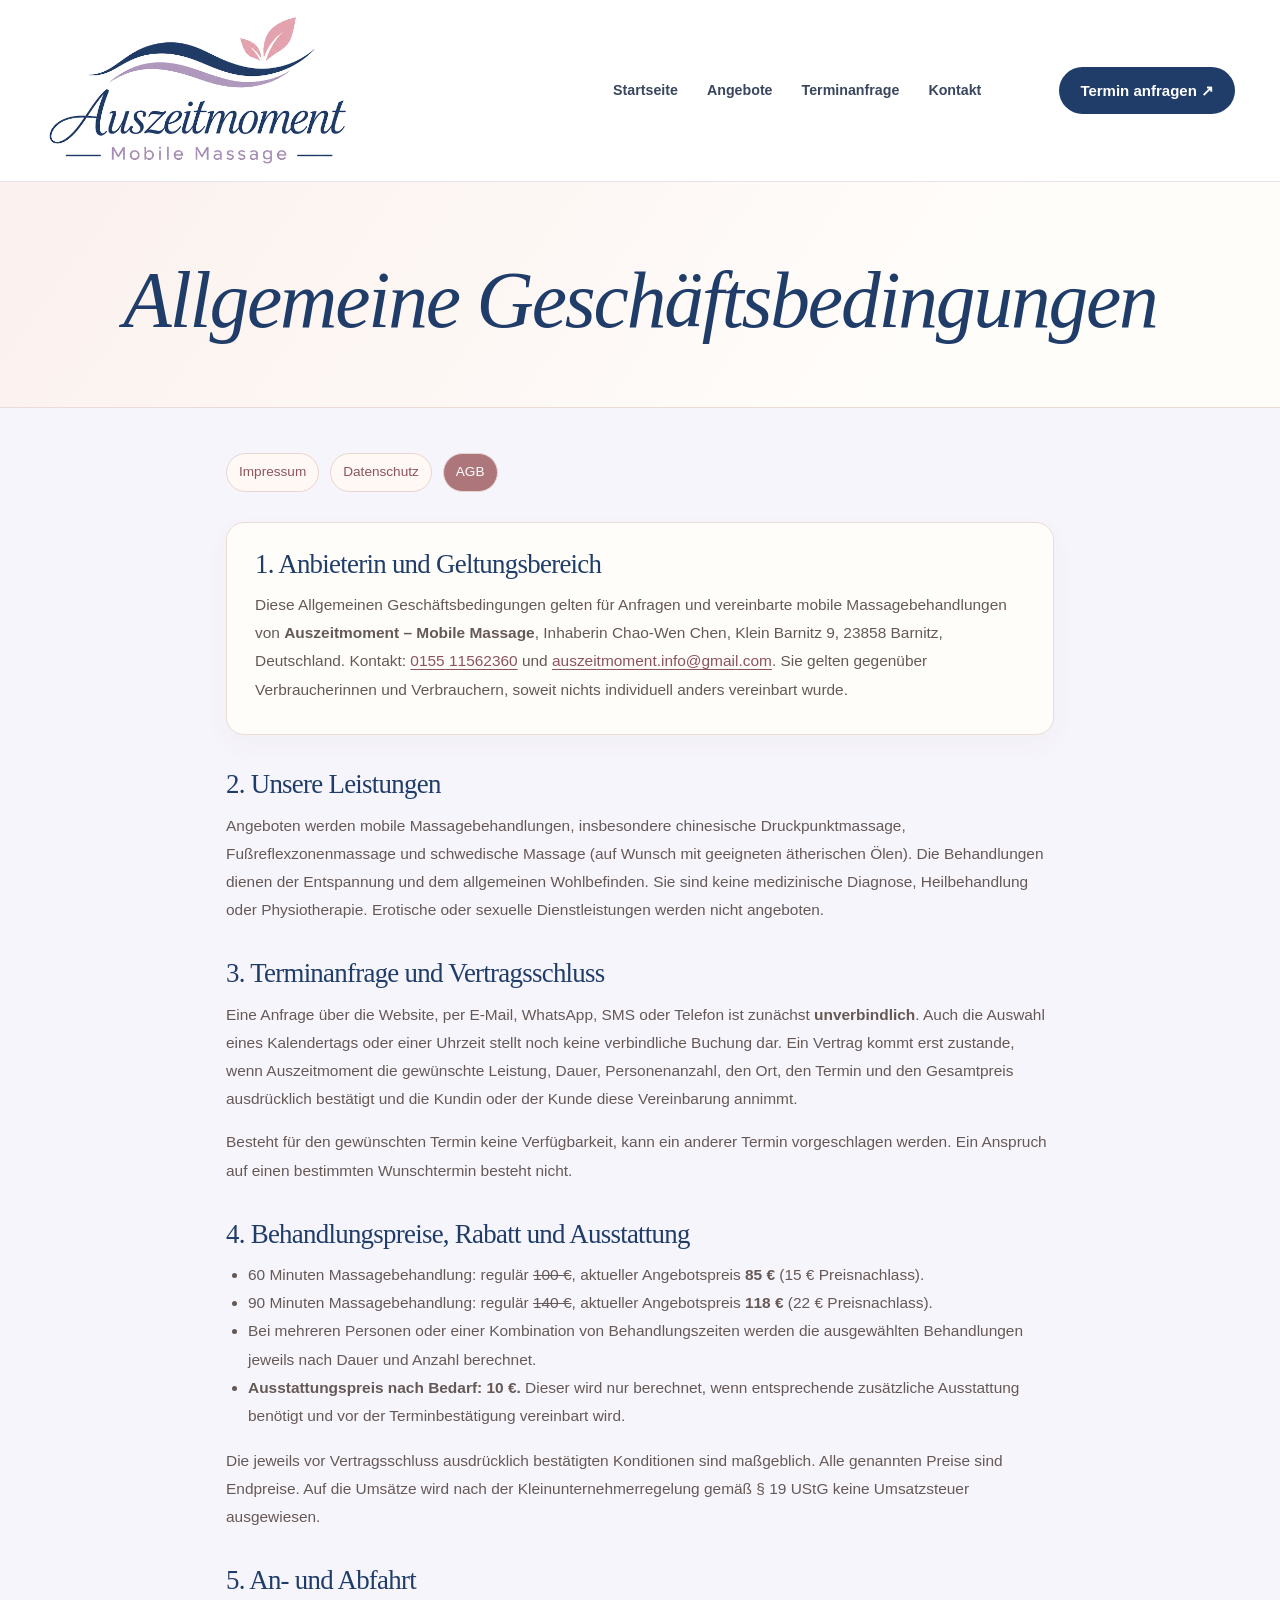
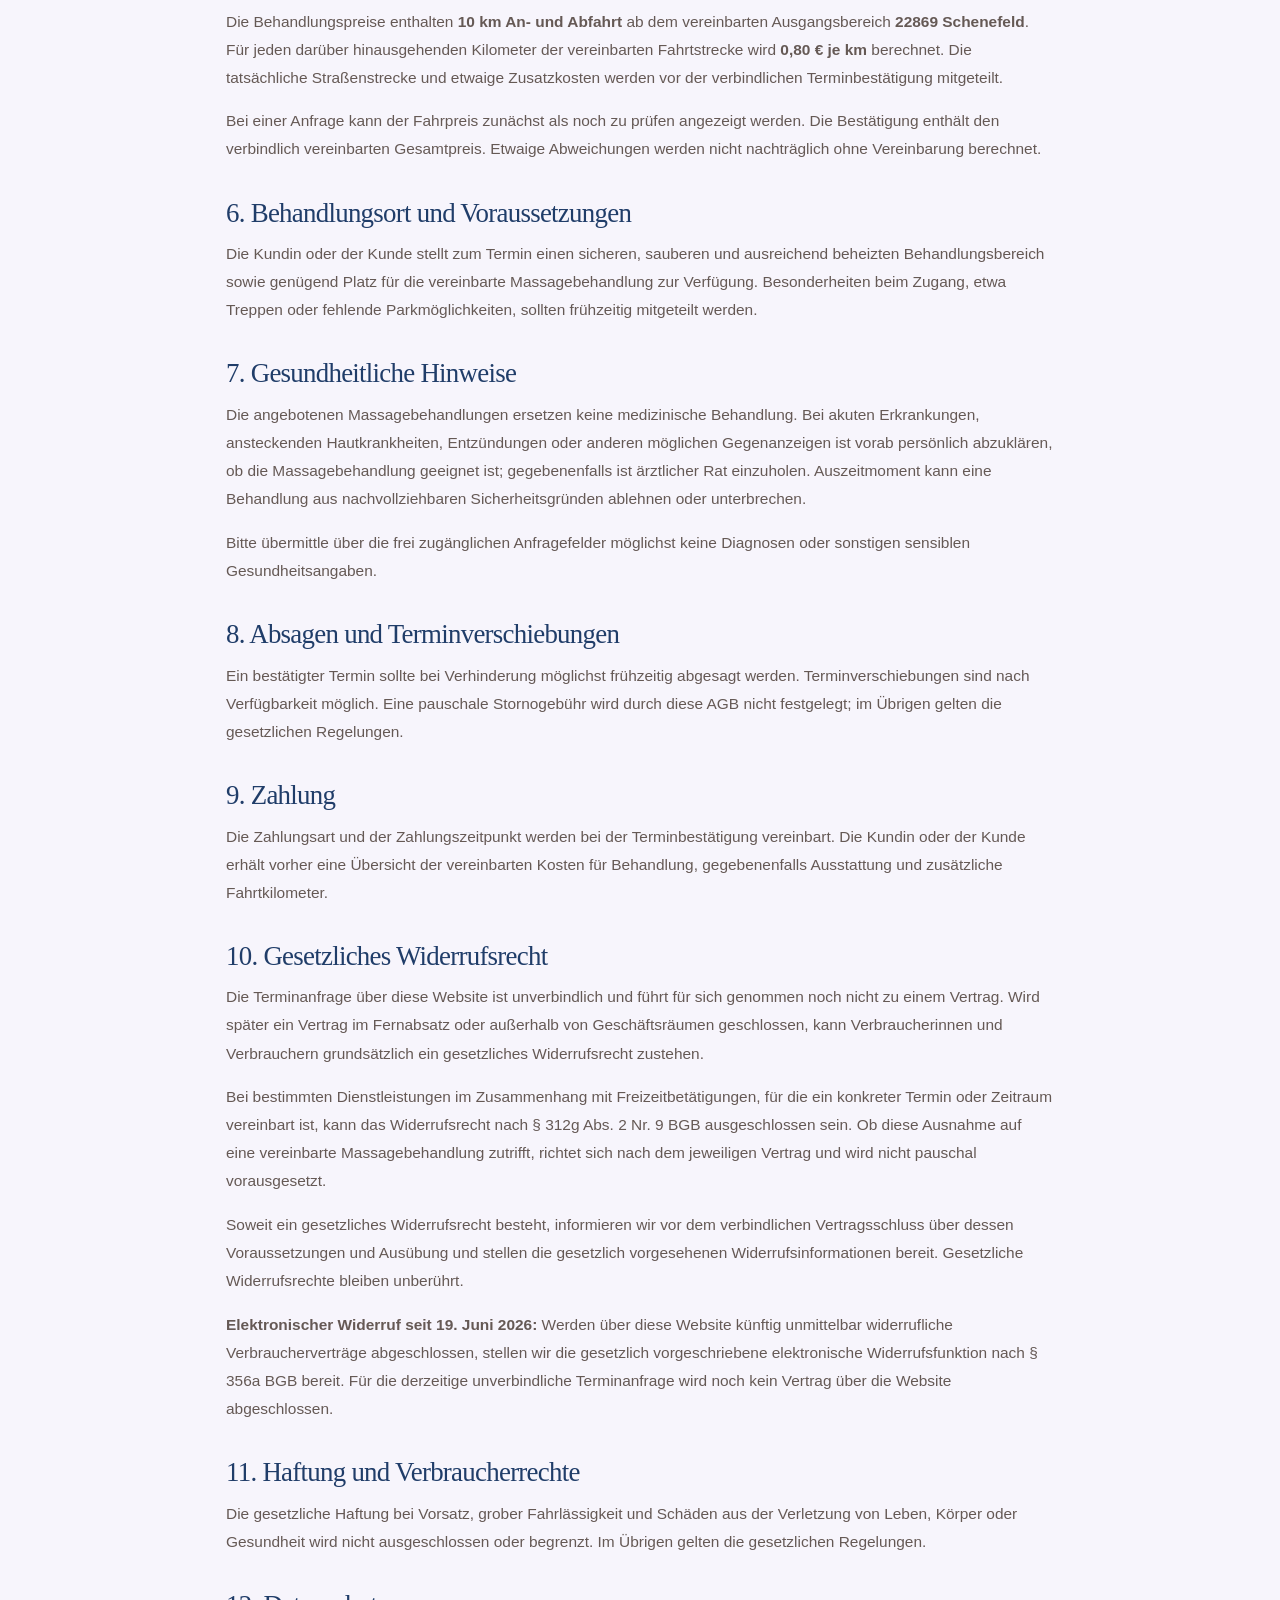
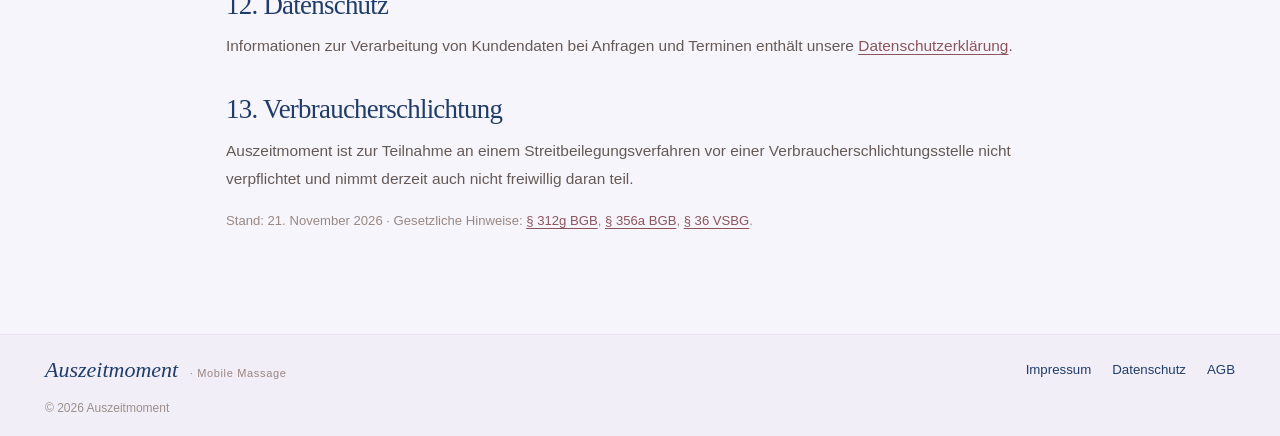
==== agb.html @ b99de502 "Statische Auszeitmoment-Website importieren" ====
<!DOCTYPE html>

<html lang="de"><head><meta charset="utf-8"/><meta content="width=device-width, initial-scale=1" name="viewport"/><meta content="#fffaf7" name="theme-color"/><meta content="AGB und Preise für mobile Massagebehandlungen von Auszeitmoment – aktuelle Konditionen und Terminanfragen." name="description"/><title>Allgemeine Geschäftsbedingungen | Auszeitmoment – Mobile Massage</title><link href="assets/favicon.png" rel="icon" type="image/png"/><link href="styles.css" rel="stylesheet"/><link href="brand.css" rel="stylesheet"/><link href="elegant.css" rel="stylesheet"/><link href="rechtliches.css" rel="stylesheet"/><link href="aufgeraeumt.css" rel="stylesheet"/><link href="farbwelt-blau-lavendel-rosa.css" rel="stylesheet"/>
<link href="logo-2x.css" rel="stylesheet"/></head><body><header class="site-header"><div class="container nav-wrap">
<a aria-label="Auszeitmoment – Startseite" class="brand" href="index.html"><img alt="Auszeitmoment – Mobile Massage" class="brand-logo-image" height="649" src="assets/auszeitmoment-logo.png" width="1228"/></a>
<button aria-controls="site-nav" aria-expanded="false" aria-label="Menü öffnen" class="menu-toggle" type="button">☰</button>
<nav aria-label="Hauptnavigation" class="site-nav" id="site-nav"><a data-nav="start" href="index.html">Startseite</a><a data-nav="massage" href="massagen.html">Angebote</a><a data-nav="termin" href="termin.html">Terminanfrage</a><a data-nav="kontakt" href="kontakt.html">Kontakt</a></nav>
<a class="btn header-btn" href="termin.html">Termin anfragen ↗</a>
</div></header><main><section class="az-legal-hero"><div class="container"><h1>Allgemeine Geschäftsbedingungen</h1></div></section><article class="az-legal-wrap"><div aria-label="Rechtliche Seiten" class="az-topnav"><a href="impressum.html">Impressum</a><a href="datenschutz.html">Datenschutz</a><a aria-current="page" href="agb.html">AGB</a></div>
<section class="az-contact-card"><h2 style="margin-top:0">1. Anbieterin und Geltungsbereich</h2>
<p>Diese Allgemeinen Geschäftsbedingungen gelten für Anfragen und vereinbarte mobile Massagebehandlungen von <strong>Auszeitmoment – Mobile Massage</strong>, Inhaberin Chao-Wen Chen, Klein Barnitz 9, 23858 Barnitz, Deutschland. Kontakt: <a href="tel:+4915511562360">0155 11562360</a> und <a href="mailto:auszeitmoment.info@gmail.com">auszeitmoment.info@gmail.com</a>. Sie gelten gegenüber Verbraucherinnen und Verbrauchern, soweit nichts individuell anders vereinbart wurde.</p></section>
<h2>2. Unsere Leistungen</h2>
<p>Angeboten werden mobile Massagebehandlungen, insbesondere chinesische Druckpunktmassage, Fußreflexzonenmassage und schwedische Massage (auf Wunsch mit geeigneten ätherischen Ölen). Die Behandlungen dienen der Entspannung und dem allgemeinen Wohlbefinden. Sie sind keine medizinische Diagnose, Heilbehandlung oder Physiotherapie. Erotische oder sexuelle Dienstleistungen werden nicht angeboten.</p>
<h2>3. Terminanfrage und Vertragsschluss</h2>
<p>Eine Anfrage über die Website, per E-Mail, WhatsApp, SMS oder Telefon ist zunächst <strong>unverbindlich</strong>. Auch die Auswahl eines Kalendertags oder einer Uhrzeit stellt noch keine verbindliche Buchung dar. Ein Vertrag kommt erst zustande, wenn Auszeitmoment die gewünschte Leistung, Dauer, Personenanzahl, den Ort, den Termin und den Gesamtpreis ausdrücklich bestätigt und die Kundin oder der Kunde diese Vereinbarung annimmt.</p>
<p>Besteht für den gewünschten Termin keine Verfügbarkeit, kann ein anderer Termin vorgeschlagen werden. Ein Anspruch auf einen bestimmten Wunschtermin besteht nicht.</p>
<h2>4. Behandlungspreise, Rabatt und Ausstattung</h2>
<ul><li>60 Minuten Massagebehandlung: regulär <s>100 €</s>, aktueller Angebotspreis <strong>85 €</strong> (15 € Preisnachlass).</li>
<li>90 Minuten Massagebehandlung: regulär <s>140 €</s>, aktueller Angebotspreis <strong>118 €</strong> (22 € Preisnachlass).</li>
<li>Bei mehreren Personen oder einer Kombination von Behandlungszeiten werden die ausgewählten Behandlungen jeweils nach Dauer und Anzahl berechnet.</li>
<li><strong>Ausstattungspreis nach Bedarf: 10 €.</strong> Dieser wird nur berechnet, wenn entsprechende zusätzliche Ausstattung benötigt und vor der Terminbestätigung vereinbart wird.</li></ul>
<p>Die jeweils vor Vertragsschluss ausdrücklich bestätigten Konditionen sind maßgeblich. Alle genannten Preise sind Endpreise. Auf die Umsätze wird nach der Kleinunternehmerregelung gemäß § 19 UStG keine Umsatzsteuer ausgewiesen.</p>
<h2>5. An- und Abfahrt</h2>
<p>Die Behandlungspreise enthalten <strong>10 km An- und Abfahrt</strong> ab dem vereinbarten Ausgangsbereich <strong>22869 Schenefeld</strong>. Für jeden darüber hinausgehenden Kilometer der vereinbarten Fahrtstrecke wird <strong>0,80 € je km</strong> berechnet. Die tatsächliche Straßenstrecke und etwaige Zusatzkosten werden vor der verbindlichen Terminbestätigung mitgeteilt.</p>
<p>Bei einer Anfrage kann der Fahrpreis zunächst als noch zu prüfen angezeigt werden. Die Bestätigung enthält den verbindlich vereinbarten Gesamtpreis. Etwaige Abweichungen werden nicht nachträglich ohne Vereinbarung berechnet.</p>
<h2>6. Behandlungsort und Voraussetzungen</h2>
<p>Die Kundin oder der Kunde stellt zum Termin einen sicheren, sauberen und ausreichend beheizten Behandlungsbereich sowie genügend Platz für die vereinbarte Massagebehandlung zur Verfügung. Besonderheiten beim Zugang, etwa Treppen oder fehlende Parkmöglichkeiten, sollten frühzeitig mitgeteilt werden.</p>
<h2>7. Gesundheitliche Hinweise</h2>
<p>Die angebotenen Massagebehandlungen ersetzen keine medizinische Behandlung. Bei akuten Erkrankungen, ansteckenden Hautkrankheiten, Entzündungen oder anderen möglichen Gegenanzeigen ist vorab persönlich abzuklären, ob die Massagebehandlung geeignet ist; gegebenenfalls ist ärztlicher Rat einzuholen. Auszeitmoment kann eine Behandlung aus nachvollziehbaren Sicherheitsgründen ablehnen oder unterbrechen.</p>
<p>Bitte übermittle über die frei zugänglichen Anfragefelder möglichst keine Diagnosen oder sonstigen sensiblen Gesundheitsangaben.</p>
<h2>8. Absagen und Terminverschiebungen</h2>
<p>Ein bestätigter Termin sollte bei Verhinderung möglichst frühzeitig abgesagt werden. Terminverschiebungen sind nach Verfügbarkeit möglich. Eine pauschale Stornogebühr wird durch diese AGB nicht festgelegt; im Übrigen gelten die gesetzlichen Regelungen.</p>
<h2>9. Zahlung</h2>
<p>Die Zahlungsart und der Zahlungszeitpunkt werden bei der Terminbestätigung vereinbart. Die Kundin oder der Kunde erhält vorher eine Übersicht der vereinbarten Kosten für Behandlung, gegebenenfalls Ausstattung und zusätzliche Fahrtkilometer.</p>
<h2>10. Gesetzliches Widerrufsrecht</h2>
<p>Die Terminanfrage über diese Website ist unverbindlich und führt für sich genommen noch nicht zu einem Vertrag. Wird später ein Vertrag im Fernabsatz oder außerhalb von Geschäftsräumen geschlossen, kann Verbraucherinnen und Verbrauchern grundsätzlich ein gesetzliches Widerrufsrecht zustehen.</p>
<p>Bei bestimmten Dienstleistungen im Zusammenhang mit Freizeitbetätigungen, für die ein konkreter Termin oder Zeitraum vereinbart ist, kann das Widerrufsrecht nach § 312g Abs. 2 Nr. 9 BGB ausgeschlossen sein. Ob diese Ausnahme auf eine vereinbarte Massagebehandlung zutrifft, richtet sich nach dem jeweiligen Vertrag und wird nicht pauschal vorausgesetzt.</p>
<p>Soweit ein gesetzliches Widerrufsrecht besteht, informieren wir vor dem verbindlichen Vertragsschluss über dessen Voraussetzungen und Ausübung und stellen die gesetzlich vorgesehenen Widerrufsinformationen bereit. Gesetzliche Widerrufsrechte bleiben unberührt.</p>
<p><strong>Elektronischer Widerruf seit 19. Juni 2026:</strong> Werden über diese Website künftig unmittelbar widerrufliche Verbraucherverträge abgeschlossen, stellen wir die gesetzlich vorgeschriebene elektronische Widerrufsfunktion nach § 356a BGB bereit. Für die derzeitige unverbindliche Terminanfrage wird noch kein Vertrag über die Website abgeschlossen.</p>
<h2>11. Haftung und Verbraucherrechte</h2>
<p>Die gesetzliche Haftung bei Vorsatz, grober Fahrlässigkeit und Schäden aus der Verletzung von Leben, Körper oder Gesundheit wird nicht ausgeschlossen oder begrenzt. Im Übrigen gelten die gesetzlichen Regelungen.</p>
<h2>12. Datenschutz</h2>
<p>Informationen zur Verarbeitung von Kundendaten bei Anfragen und Terminen enthält unsere <a href="datenschutz.html">Datenschutzerklärung</a>.</p>
<h2>13. Verbraucherschlichtung</h2>
<p>Auszeitmoment ist zur Teilnahme an einem Streitbeilegungsverfahren vor einer Verbraucherschlichtungsstelle nicht verpflichtet und nimmt derzeit auch nicht freiwillig daran teil.</p>
<p class="az-footnote">Stand: 21. November 2026 · Gesetzliche Hinweise: <a href="https://www.gesetze-im-internet.de/bgb/__312g.html" rel="noopener noreferrer" target="_blank">§ 312g BGB</a>, <a href="https://www.gesetze-im-internet.de/bgb/__356a.html" rel="noopener noreferrer" target="_blank">§ 356a BGB</a>, <a href="https://www.gesetze-im-internet.de/vsbg/__36.html" rel="noopener noreferrer" target="_blank">§ 36 VSBG</a>.</p>
</article></main><footer class="footer az-tidy-footer"><div class="container"><div class="az-footer-bar"><div class="az-footer-identity">Auszeitmoment <span>· Mobile Massage</span></div><nav aria-label="Rechtliches" class="az-footer-links"><a href="impressum.html">Impressum</a><a href="datenschutz.html">Datenschutz</a><a href="agb.html">AGB</a></nav></div><div class="az-footer-bottom"><p class="az-footer-copy">© <span class="js-year">2026</span> Auszeitmoment</p></div></div></footer><script defer="" src="script.js"></script></body></html>
---- styles.css ----
500;600;700&family=Manrope:wght@400;500;600;700;800&family=Playfair+Display:wght@400;500;600;700&display=swap');
:root{--cream:#fcfaf6;--paper:#fffdfb;--sand:#f3eee7;--olive:#274b3b;--dark:#22352e;--text:#484f49;--gold:#ae7d39;--gold2:#c19a5a;--border:#e9e1d7;--shadow:0 18px 50px rgba(54,48,35,.075)}
*{box-sizing:border-box}html{scroll-behavior:smooth;scroll-padding-top:96px}body{margin:0;background:var(--cream);color:var(--text);font-family:'DM Sans',Arial,sans-serif;line-height:1.66;font-size:16px}button,input,select,textarea{font:inherit}img{display:block;max-width:100%}a{color:inherit;text-decoration:none}p{margin:0 0 1em}h1,h2,h3{font-family:'Playfair Display',Georgia,serif;color:var(--dark);font-weight:500;line-height:1.15}h1{font-size:clamp(3.2rem,5vw,6rem);letter-spacing:-.034em;margin:12px 0 23px}h2{font-size:clamp(2.15rem,3.3vw,3.35rem);letter-spacing:-.025em;margin:8px 0 20px}h3{font-size:1.5rem;margin:10px 0}.container{width:min(1180px,calc(100% - 52px));margin-inline:auto}.eyebrow{text-transform:uppercase;letter-spacing:.14em;font-size:.78rem;font-weight:800;color:var(--gold);display:inline-block}.muted{color:#767d75}.btn{border:0;display:inline-flex;gap:.55rem;align-items:center;justify-content:center;background:var(--gold);color:white;padding:14px 25px;border-radius:50px;font-weight:700;min-height:48px;cursor:pointer;box-shadow:0 8px 20px rgba(174,125,57,.15);transition:background .2s,transform .2s}.btn:hover{background:#96672e;transform:translateY(-2px)}.btn-outline{background:transparent;color:var(--olive);border:1px solid #b7c2b7;box-shadow:none}.btn-outline:hover{background:#f1f5ee}.btn-light{background:white;color:var(--olive)}:focus-visible{outline:3px solid #bc954d;outline-offset:4px}
.site-header{height:82px;background:rgba(255,253,249,.96);position:sticky;top:0;z-index:30;border-bottom:1px solid rgba(125,105,67,.09);backdrop-filter:blur(14px)}.nav-wrap{height:100%;display:flex;align-items:center;justify-content:space-between;gap:18px}.brand{display:flex;align-items:center;gap:10px;flex-shrink:0}.brand-mark{font-size:35px;color:var(--gold);display:flex;width:48px;height:46px;align-items:center;justify-content:center}.brand-mark svg{width:44px;height:44px;stroke:currentColor;fill:none;stroke-width:1.4}.brand-text strong{display:block;font-family:'Playfair Display',Georgia,serif;color:var(--dark);font-size:1.4rem;font-weight:500;line-height:1.15}.brand-text small{display:block;font-size:.58rem;letter-spacing:.18em;font-weight:700;color:#9b805c;margin-top:4px}.site-nav{display:flex;gap:24px;align-items:center;font-size:.92rem;font-weight:700;color:#59615a}.site-nav a:hover,.site-nav a[aria-current=page]{color:var(--gold)}.header-btn{min-height:42px;padding:10px 22px;white-space:nowrap}.menu-toggle{display:none;background:none;border:0;padding:6px;color:var(--olive);font-size:26px;cursor:pointer}
.hero{min-height:600px;position:relative;display:flex;align-items:center;background:linear-gradient(90deg,#fbf8f1 0%,#fbf8f1 37%,#eee6d7 100%);overflow:hidden}.hero-photo{position:absolute;right:0;top:0;width:58%;height:100%;background-image:url('assets/massage-hero.webp');background-position:center;background-size:cover;filter:saturate(.93)}.hero-photo:before{content:'';position:absolute;inset:0;background:linear-gradient(90deg,#fbf8f1 0%,rgba(251,248,241,.9) 8%,rgba(251,248,241,.11) 38%,transparent 75%)}.hero .container{position:relative;z-index:1}.hero-copy{max-width:650px;padding:82px 0 92px}.hero h1{max-width:600px;color:#244737}.hero h1 em{font-style:normal;color:var(--gold)}.hero-desc{max-width:470px;font-size:1.12rem;color:#555951}.hero-actions{display:flex;gap:14px;align-items:center;margin:26px 0 42px}.trust-row{display:flex;gap:25px;flex-wrap:wrap;font-size:.86rem;font-weight:700;color:#59665c}.trust-row span{display:flex;align-items:center;gap:7px}.trust-row i{font-size:1.25rem;font-style:normal;color:var(--gold)}
.section{padding:96px 0}.section-heading{text-align:center;max-width:785px;margin:0 auto 45px}.section-heading p{font-size:1.05rem;color:#687369}.places{display:grid;grid-template-columns:repeat(3,1fr);gap:24px}.place-card{border-radius:18px;overflow:hidden;background:var(--paper);box-shadow:var(--shadow);border:1px solid #eae5db;transition:transform .25s,box-shadow .25s}.place-card:hover{transform:translateY(-4px);box-shadow:0 22px 48px rgba(42,44,29,.13)}.place-card img{height:275px;width:100%;object-fit:cover}.place-content{padding:25px 25px 29px}.place-content .micro{font-size:.76rem;font-weight:800;letter-spacing:.11em;text-transform:uppercase;color:var(--gold)}.place-content h3{font-size:1.48rem;margin:10px 0}.place-content p{font-size:.94rem;line-height:1.72;color:#70746e;margin:0}.photo-note{font-size:.79rem;text-align:center;color:#8a8b84;margin-top:20px}
.intro-split{display:grid;grid-template-columns:1.05fr 1fr;align-items:center;gap:72px}.intro-image{border-radius:19px;overflow:hidden;min-height:430px;position:relative}.intro-image img{width:100%;height:430px;object-fit:cover}.intro-image:after{content:'ZU HAUSE ANKOMMEN';position:absolute;bottom:19px;right:20px;color:#fff;font-weight:700;letter-spacing:.18em;font-size:.7rem;background:rgba(40,54,41,.52);padding:10px 14px;border-radius:8px}.intro-copy{max-width:540px}.check-list{list-style:none;margin:26px 0 0;padding:0;display:grid;gap:14px}.check-list li{display:flex;align-items:start;gap:12px}.check-list li span{width:25px;height:25px;border:1.5px solid var(--gold);border-radius:50%;color:var(--gold);display:grid;place-items:center;flex-shrink:0;font-weight:700;font-size:.85rem}.steps-section{background:#f4f0e9}.steps{display:grid;grid-template-columns:repeat(3,1fr);gap:28px}.step{padding:31px 28px;background:white;border-radius:18px;border:1px solid #e8e3d9}.step-number{font-family:'Playfair Display',serif;color:var(--gold);font-size:2rem}.step h3{font-size:1.35rem}.step p{font-size:.95rem;color:#69726a;margin:0}.about{display:grid;grid-template-columns:1fr 1fr;gap:70px;align-items:center}.about-panel{background:linear-gradient(145deg,#e6ebe1,#f5f0e6);padding:55px;border-radius:24px;min-height:350px;display:flex;justify-content:center;flex-direction:column}.about-panel blockquote{font:500 clamp(1.6rem,2.5vw,2.6rem)/1.4 'Playfair Display',serif;margin:10px 0 20px;color:var(--olive)}.about-panel .tiny{font-size:.78rem;letter-spacing:.11em;color:var(--gold);font-weight:800;text-transform:uppercase}.faq{max-width:850px;margin:auto}.faq details{border-bottom:1px solid #e1dfd8;padding:22px 0}.faq summary{cursor:pointer;list-style:none;display:flex;justify-content:space-between;gap:20px;font-weight:700;color:var(--dark)}.faq summary::-webkit-details-marker{display:none}.faq summary:after{content:'+';color:var(--gold);font-size:1.5rem;font-weight:400;line-height:1}.faq details[open] summary:after{content:'–'}.faq details p{margin:16px 0 0;color:#677069}
.cta-band{background:linear-gradient(105deg,#355b43,#25452f);padding:53px 0;color:#fff}.cta-band .container{display:flex;align-items:center;justify-content:space-between;gap:25px}.cta-band h2{color:white;margin:0 0 8px;font-size:clamp(2rem,2.8vw,3rem)}.cta-band p{margin:0;max-width:700px;color:#ecf1e8}.booking{padding:95px 0}.booking-grid{display:grid;grid-template-columns:.8fr 1.2fr;gap:70px}.booking-copy h2{margin-top:9px}.info-line{display:flex;align-items:center;gap:11px;margin:16px 0;color:#687168}.info-line .dot{width:8px;height:8px;border-radius:50%;background:var(--gold)}.booking-form{padding:35px;background:white;border:1px solid #eae3da;box-shadow:var(--shadow);border-radius:22px;display:grid;gap:15px}.fields{display:grid;grid-template-columns:1fr 1fr;gap:15px}.booking-form label{font-weight:700;font-size:.85rem;color:#3f5348;display:grid;gap:8px}.booking-form input,.booking-form textarea,.booking-form select{border:1px solid #ddd9d0;border-radius:10px;padding:12px;background:#fdfcf9;width:100%;color:#24382e}.booking-form textarea{resize:vertical;min-height:115px}.form-footer{display:flex;flex-wrap:wrap;align-items:center;gap:15px}.fineprint{font-size:.82rem;color:#82887e;margin:0}.form-status{font-size:.87rem;color:var(--olive);font-weight:700;min-height:16px}.footer{background:#f2eee7;padding:40px 0 24px;border-top:1px solid #e7e1d7}.footer-top{display:flex;align-items:center;justify-content:space-between;gap:22px}.footer-nav{display:flex;flex-wrap:wrap;gap:18px;font-size:.89rem}.footer-nav a:hover{color:var(--gold)}.footer-bottom{border-top:1px solid #ddd7cd;margin-top:30px;padding-top:20px;display:flex;gap:20px;justify-content:space-between;font-size:.78rem;color:#818177}.subhero{background:#f3eee5;padding:70px 0;text-align:center}.subhero h1{font-size:clamp(2.8rem,4.5vw,4.9rem)}.offer-grid{display:grid;grid-template-columns:repeat(3,1fr);gap:22px}.offer{padding:36px;background:#fff;border:1px solid var(--border);border-radius:15px}.offer h3{margin-top:0}.offer p{font-size:.96rem}.notice{padding:20px 25px;border-left:4px solid var(--gold);background:#fbf3e6;border-radius:5px;color:#665b40}.legal{max-width:770px;padding:70px 0}.legal p{margin-bottom:20px}
@media(max-width:1040px){.site-nav{gap:12px}.site-nav a{font-size:.83rem}.header-btn{font-size:.8rem;padding:10px 14px}.places{gap:15px}.place-card img{height:215px}.intro-split,.about{gap:34px}}@media(max-width:760px){.container{width:min(100% - 34px,520px)}.site-header{height:72px}.brand-text strong{font-size:1.19rem}.brand-mark{width:39px}.brand-mark svg{width:37px}.brand-text small{font-size:.52rem}.menu-toggle{display:block;margin-left:auto}.header-btn{display:none}.site-nav{display:none;position:absolute;top:71px;left:0;right:0;background:#fffdf9;box-shadow:0 15px 35px rgba(0,0,0,.12);padding:22px;flex-direction:column;align-items:flex-start;gap:20px}.site-nav.open{display:flex}.site-nav a{font-size:1rem}.hero{min-height:auto;display:block;background:#fbf8f1}.hero-photo{width:100%;height:340px;position:relative;background-position:center 43%}.hero-photo:before{background:linear-gradient(0deg,#fbf8f1 0%,transparent 34%)}.hero .container{position:relative}.hero-copy{padding:0 0 46px}.hero h1{font-size:clamp(3.1rem,11vw,4.8rem);margin-top:10px}.hero-desc{font-size:1rem}.hero-actions{margin:20px 0 30px;flex-wrap:wrap}.trust-row{gap:9px 20px;font-size:.8rem}.section{padding:66px 0}.section-heading{margin-bottom:28px}.places,.steps,.offer-grid{grid-template-columns:1fr}.place-card img{height:auto;aspect-ratio:1.55;object-fit:cover}.place-content{padding:22px}.intro-split,.about,.booking-grid{grid-template-columns:1fr;gap:28px}.intro-image,.intro-image img{height:290px;min-height:290px}.intro-split .intro-copy{order:0}.steps{gap:15px}.about-panel{min-height:200px;padding:30px}.cta-band .container{flex-direction:column;align-items:flex-start}.booking{padding:64px 0}.booking-form{padding:22px}.footer-top,.footer-bottom{align-items:flex-start;flex-direction:column;gap:18px}.footer-nav{row-gap:10px}.subhero{padding:47px 0}}@media(max-width:440px){.fields{grid-template-columns:1fr}.hero-photo{height:268px}.trust-row{flex-direction:column;gap:6px}.btn{width:100%}.hero-actions{display:block}.hero-actions .btn-outline{margin-top:9px}.brand-text strong{font-size:1rem}.brand-text small{letter-spacing:.11em}}
@media(prefers-reduced-motion:reduce){*,*:before,*:after{scroll-behavior:auto!important;transition:none!important}}
/* Neue, eigenständige Kontakt- und Terminseiten */
.subhero-light{background:linear-gradient(110deg,#fcfaf5,#f0eadd);border-bottom:1px solid var(--border)}
.subhero-light p{max-width:680px;margin:0 auto;color:#657168;font-size:1.08rem}
.contact-grid{display:grid;grid-template-columns:0.9fr 1.1fr;gap:75px;align-items:start}
.contact-intro{padding-top:26px;max-width:520px}
.contact-hint{display:flex;align-items:start;gap:17px;margin-top:32px;padding:24px;background:#f0eee6;border-radius:16px}
.contact-hint-icon{font-size:26px;color:var(--gold)}
.contact-hint p{font-size:.91rem;margin:6px 0 12px}
.contact-hint strong{color:var(--dark)}
.text-arrow{color:var(--gold);font-weight:700;text-decoration:underline;text-underline-offset:4px}
@media(max-width:760px){.contact-grid{grid-template-columns:1fr;gap:30px}.contact-intro{padding-top:0}}

.site-nav .nav-booking{display:none}@media(max-width:760px){.site-nav .nav-booking{display:block;color:var(--gold)}}

/* Portrait im Über-mich-Bereich */
.about-photo{margin:0;max-width:490px;justify-self:center;width:100%;border-radius:22px;overflow:hidden;box-shadow:0 16px 42px rgba(40,42,35,.09);background:#e6d2be}
.about-photo img{width:100%;height:auto;aspect-ratio:4/5;object-fit:cover;object-position:center top;display:block}
.about-copy .about-note{margin-top:17px;color:#64695e}
@media(max-width:760px){.about-photo{max-width:390px}.about-photo img{aspect-ratio:4/5}}

/* Zusätzliche Massage-Orte: Firmen und Events */

/* Weitere Wunschorte ohne zusätzliche Bildkarten */
.wunschort-extra{margin:28px auto 0;text-align:center;max-width:810px;color:#525f54;font-size:1rem;line-height:1.75;padding:16px 18px;border-top:1px solid #e6ded3;border-bottom:1px solid #e6ded3}
.wunschort-extra strong{color:#244737;font-weight:700}


/* Massagen-Seite · ruhige redaktionelle Darstellung */
.massages-intro{text-align:center;max-width:720px;margin:0 auto 47px}
.massages-intro h2{margin:9px 0 12px;font-size:clamp(2rem,3.2vw,3.1rem)}
.massages-intro p{color:#6e766d;font-size:1.02rem;margin:0 auto;max-width:680px}
.massage-offers{display:grid;gap:22px}
.massage-offer{display:grid;grid-template-columns:230px minmax(0,1fr);background:#fffefd;border:1px solid #eae2d7;border-radius:19px;overflow:hidden;box-shadow:0 14px 42px rgba(59,55,44,.048)}
.massage-offer-visual{min-height:250px;display:grid;place-items:center;background:linear-gradient(145deg,#edf0e7 0%,#f8f3e9 100%)}
.massage-offer-visual svg{width:112px;height:112px;stroke:#ae874e;stroke-linecap:round;stroke-linejoin:round;stroke-width:1.6}
.foot-visual{background:linear-gradient(145deg,#f3efe5 0%,#f9f5ec 100%)}
.oil-visual{background:linear-gradient(145deg,#ecece2 0%,#f5efe3 100%)}
.massage-offer-copy{padding:29px 38px 27px;display:flex;flex-direction:column;align-items:start}
.massage-offer-number{font-size:.69rem;font-weight:800;color:#ae7d39;letter-spacing:.16em}
.massage-offer-copy h3{font-size:clamp(1.64rem,2.25vw,2.08rem);margin:6px 0 2px;color:#294b3a}
.massage-subtitle{font-size:.88rem;font-weight:700;color:#977347;margin-bottom:14px}
.massage-offer-copy p{font-size:.94rem;color:#59655d;line-height:1.72;margin:0 0 10px}
.massage-offer-copy .massage-offer-detail{font-size:.85rem;color:#7a8076;font-style:italic;margin:4px 0 0}
.massage-appointment{margin-top:32px;padding:33px 39px;display:flex;gap:24px;align-items:center;justify-content:space-between;background:#f2eee6;border-radius:19px}
.massage-appointment h2{font-size:clamp(1.65rem,2.4vw,2.2rem);margin:8px 0}
.massage-appointment p{font-size:.93rem;color:#6c766c;margin:0}
.massage-appointment .btn{white-space:nowrap}
.massage-small-print{font-size:.76rem;line-height:1.65;letter-spacing:.005em;color:#85877f;text-align:center;max-width:910px;margin:31px auto 0}
@media(max-width:760px){.massage-offer{grid-template-columns:1fr}.massage-offer-visual{min-height:130px}.massage-offer-visual svg{width:85px;height:85px}.massage-offer-copy{padding:24px 24px 29px}.massage-appointment{align-items:flex-start;flex-direction:column;padding:28px 25px}.massage-appointment .btn{width:auto}.massages-intro{margin-bottom:30px}}
@media(max-width:440px){.massage-appointment .btn{width:100%}}
---- brand.css ----
500;600&family=DM+Sans:wght@400;500;600;700&family=Great+Vibes&display=swap');
:root{--cream:#fff;--paper:#fff;--sand:#f9f7f5;--olive:#7d6c60;--dark:#53473f;--text:#55514f;--gold:#9a7e6b;--gold2:#cda297;--border:#ede4e2;--shadow:0 18px 50px rgba(75,50,50,.07)}
body{background:#fff;color:var(--text)}
.site-header{height:84px;background:rgba(255,255,255,.97);border-bottom:1px solid #f0e9e6}
.brand{display:flex;gap:10px;align-items:center;min-width:0}.brand-mark-image{width:58px;height:50px;object-fit:contain;flex:none}
.brand-text strong{font-family:'Cormorant Garamond',Georgia,serif;font-weight:600;font-size:1.45rem;letter-spacing:-.02em;white-space:nowrap;color:#78565a;line-height:.9}
.brand-text strong em{font-family:'Great Vibes',cursive;font-style:normal;font-weight:400;font-size:1.18em;letter-spacing:.003em;margin-left:.02em;color:#a68a79}
.brand-text small{font-size:.58rem;letter-spacing:.22em;margin-top:8px;color:#7c8972;font-weight:700}
.site-nav{gap:25px;color:#514b4a}.site-nav a:hover,.site-nav a[aria-current=page]{color:#997b69}
.btn,.header-btn,.site-header .header-btn{background:#997b69!important;color:#fff!important;box-shadow:0 7px 18px rgba(151,100,113,.14)!important}
.btn:hover,.header-btn:hover{background:#986774!important}
.eyebrow{color:#997b69}.hero{background:#faf8f7;min-height:575px}
.hero-photo:before{background:linear-gradient(90deg,#faf8f7 0%,rgba(250,248,247,.90) 8%,rgba(250,248,247,.10) 42%,transparent 75%)}
.hero h1{color:#415c50}.hero h1 em{color:#997b69}
.section{background:white}.section-heading h2,.about h2{color:#41564a}
.place-card{border-color:#f0eae7;background:#fff;box-shadow:0 16px 35px rgba(61,43,43,.05)}
.place-content .micro{color:#b98e83}.place-content h3{color:#3f5349}
.wunschort-extra{border-color:#ece7e1;color:#657168}.wunschort-extra strong{color:#466354}
.about-photo{box-shadow:0 18px 48px rgba(62,52,49,.11)}.photo-note{color:#858583}
.footer{background:#faf9f8;border-top:1px solid #eee6e4;padding:30px 0 22px}
.footer-brand img{width:225px;height:auto;max-width:100%}
.footer-nav{color:#5d5856}.footer-bottom{border-color:#ebe5e2}
.massage-page{background:#fff}.massage-page .site-header{background:#fff}
.massage-page .site-nav a[aria-current=page],.massage-page .site-nav a:hover{color:#997b69}
.massage-page-header{padding-top:52px;padding-bottom:37px}.massage-page-header h1{color:#584941}
.massage-page .massage-title-row h2{color:#574b45}.massage-page .massage-icon{color:#ce9e94}.massage-page .section-divider{color:#ce9e94}
.massage-page .massage-detail{background:#f9f4f2;color:#846d63}
.massage-page .massage-pricing{border-color:#eee3de}.massage-page .massage-pricing-eyebrow{color:#997b69}
.massage-page .massage-pricing h2{color:#544740}.massage-page .massage-price-option strong{color:#775f52}
.massage-page .massage-travel-note strong{color:#775f52}
.subhero-light{background:#fbf9f8;border-bottom:1px solid #f0e8e3}
.contact-hint{background:#faf7f6}.contact-hint-icon,.text-arrow{color:#997b69}
.booking-form{border:1px solid #efe8e3;background:#fff;box-shadow:0 16px 38px rgba(68,47,45,.045)}
.booking-form label{color:#584a44}.booking-form input,.booking-form textarea{background:#fff}
.appointment-v2 .booking-hero{background:#fff!important}.appointment-v2 .mini-label{color:#997b69}.appointment-v2 .step-counter{color:#997b69;background:#faf7f4;border-color:#eaded8}
.appointment-v2 .flow-step{border-color:#efe8e3!important;box-shadow:0 10px 36px rgba(82,60,60,.035)!important}
.appointment-v2 .continue-btn,.appointment-v2 .send-inquiry{background:#997b69!important}
.appointment-v2 .continue-btn:hover,.appointment-v2 .send-inquiry:hover{background:#806757!important}
.appointment-v2 .duration-quantity-label strong,.appointment-v2 .flow-heading h2{color:#584b43}
.appointment-v2 .origin-inline select,.appointment-v2 .booking-details-form input,.appointment-v2 .booking-details-form select{border-color:#e6dedc}
.appointment-v2 .duration-quantity-control button{background:#f9f7f5;color:#8f7565}
.appointment-v2 .time-options button.selected,.appointment-v2 .calendar-day.is-selected,.appointment-v2 .time-flexible.selected{background:#997b69;border-color:#997b69}
.appointment-v2 .equipment-option:has(input:checked),.appointment-v2 .lift-options label:has(input:checked){background:#fcf8f6;border-color:#c7a398}
.appointment-v2 .request-total strong{color:#7c614f}
@media(max-width:1040px){.site-nav{gap:15px}.brand-text strong{font-size:1.25rem}.brand-mark-image{width:50px}}
@media(max-width:760px){.site-header{height:72px}.site-nav{top:71px}.brand-text strong{font-size:1.28rem}.brand-mark-image{width:48px;height:45px}.footer-brand img{width:215px}.hero-photo:before{background:linear-gradient(0deg,#faf8f7 0%,transparent 36%)}}
@media(max-width:430px){.brand-text strong{font-size:1.11rem}.brand-text small{font-size:.48rem}.brand-mark-image{width:42px}}

/* Auszeitmoment: Original-Wellenlogo mit transparentem Hintergrund, auf allen Seiten */
.site-header{height:96px;background:#fff;}
.nav-wrap{align-items:center;}
.site-header .brand{display:flex;align-items:center;flex:none;min-width:0;}
.site-header .brand-logo-image{display:block;width:176px;max-width:100%;height:auto;object-fit:contain;}
.site-header .site-nav{gap:21px;}
.site-header .header-btn{background:#947764!important;box-shadow:0 6px 14px rgba(99,73,55,.12)!important;}
.site-header .header-btn:hover{background:#795e4f!important;}
.footer-brand img{display:block;width:238px;max-width:100%;height:auto;}
.eyebrow,.massage-page .massage-pricing-eyebrow{color:#997b69;}
.hero h1 em{color:#a47b6a;}
.hero{background:#fbfaf9;}
.hero-photo:before{background:linear-gradient(90deg,#fbfaf9 0%,rgba(251,250,249,.9) 8%,rgba(251,250,249,.1) 42%,transparent 75%);}
.massage-page .massage-detail{background:#faf6f4;}
.massage-page .massage-icon,.massage-page .section-divider{color:#c99b91;}
@media(max-width:760px){
  .site-header{height:76px;}
  .site-header .brand-logo-image{width:141px;}
  .site-nav{top:75px;}
  .hero-photo:before{background:linear-gradient(0deg,#fbfaf9 0%,transparent 36%);}
  .footer-brand img{width:218px;}
}
@media(max-width:420px){.site-header .brand-logo-image{width:130px;}}
---- elegant.css ----
0,500;0,600;1,400;1,500;1,600&family=DM+Sans:wght@400;500;600;700&display=swap');
:root{--cream:#fffcfa;--paper:#fffdfb;--sand:#f8f1ed;--olive:#7f8972;--dark:#633e42;--text:#584f4d;--gold:#a56d70;--gold2:#d2a5a0;--border:#eadcd7;--shadow:0 19px 45px rgba(105,60,61,.068);--rose:#a75e68;--plum:#703e45;--taupe:#a18d7f;--sage:#78846d}
html{scroll-padding-top:100px}body{background:var(--cream);color:#504948;font-family:'DM Sans',Arial,sans-serif;font-size:15px;line-height:1.68}h1,h2,h3{font-family:'Cormorant Garamond','EB Garamond',Georgia,serif;color:var(--plum);font-weight:500;letter-spacing:-.027em;line-height:1.08}h1{font-size:clamp(3.5rem,5.9vw,6.4rem)}h2{font-size:clamp(2.45rem,4vw,4.4rem)}h3{font-size:1.9rem}a{text-decoration:none}.container{width:min(1190px,calc(100% - 76px))}.eyebrow{font-size:.75rem;letter-spacing:.23em;color:#8e6d63;font-weight:700}.btn,.site-header .header-btn,.appointment-v2 .continue-btn,.appointment-v2 .send-inquiry{background:linear-gradient(115deg,#a45c66,#bd777e)!important;color:#fff!important;border:0!important;border-radius:999px!important;box-shadow:0 10px 22px rgba(139,72,82,.16)!important;min-height:46px;padding:12px 26px;font-family:'DM Sans',sans-serif;font-weight:600}.btn:hover,.site-header .header-btn:hover,.appointment-v2 .continue-btn:hover,.appointment-v2 .send-inquiry:hover{background:#904b57!important;transform:translateY(-1px)}
.site-header,.massage-page .site-header{height:90px;background:rgba(255,252,250,.97)!important;box-shadow:none;border-bottom:1px solid #efe3de;backdrop-filter:blur(12px)}.nav-wrap{gap:24px}.site-header .brand-logo-image{width:236px!important;height:79px!important;max-width:38vw;object-fit:contain;object-position:center}.site-header .site-nav{gap:29px!important;font-size:.89rem;font-weight:600;color:#4d4444}.site-nav a[aria-current=page],.site-nav a:hover,.massage-page .site-nav a[aria-current=page]{color:#9c515a!important}.site-nav a[aria-current=page]{border-bottom:1px solid #ae6870;padding-bottom:6px}.site-header .header-btn{padding:11px 21px;white-space:nowrap}.menu-toggle{color:var(--plum)}
.hero{min-height:630px!important;background:#fcf6f2!important;position:relative;isolation:isolate;overflow:hidden}.hero:before{content:'';position:absolute;width:500px;height:260px;left:-200px;top:-180px;border:65px solid rgba(210,163,156,.075);border-radius:50%;pointer-events:none}.hero-photo{width:61%!important;filter:none!important;background-position:50% 43%;opacity:1}.hero-photo:before{background:linear-gradient(90deg,#fcf6f2 0%,rgba(252,246,242,.98) 7%,rgba(252,246,242,.75) 22%,rgba(252,246,242,.07) 44%,transparent 60%)!important}.hero-copy{max-width:630px;padding:86px 0 90px}.hero h1{color:var(--plum)!important;font-size:clamp(3.75rem,5.5vw,6.5rem);line-height:.98;letter-spacing:-.045em;margin:16px 0 29px;font-style:italic;font-weight:500}.hero h1 em{color:#a18b75!important;font-style:italic}.hero-desc{max-width:440px;font-size:1.05rem;line-height:1.85;color:#635c59}.hero-actions{margin:28px 0 52px}.trust-row{gap:24px;font-size:.79rem;color:#6b5753}.trust-row i{color:#a6636d}.section{background:var(--cream)!important;padding:93px 0}.section-heading h2,.about h2{color:var(--plum)!important;font-style:italic}.section-heading{max-width:850px;margin-bottom:44px}.section-heading p{color:#6c615e;font-size:1.04rem}.places{gap:22px}.place-card{border:1px solid #eddfdb;border-radius:16px;box-shadow:0 18px 34px rgba(107,74,74,.055);background:#fffdfb;overflow:hidden}.place-card img{height:245px}.place-content{padding:22px 27px 27px}.place-content .micro{color:#a15f64!important;font-size:.71rem;letter-spacing:.14em}.place-content h3{font-size:1.75rem;color:#65464a!important;margin:6px 0 8px}.place-content p{font-size:.88rem;color:#716967}.wunschort-extra{margin-top:33px;border-color:#e9d7d2;color:#6d6260;max-width:830px}.wunschort-extra strong{color:var(--plum)!important}.photo-note{color:#9b928e}
#ueber-mich{background:linear-gradient(180deg,#fffcfa 5%,#fbf4f1 100%)!important;border-top:1px solid #f0e4de;position:relative;overflow:hidden}.about{gap:90px}.about-copy{max-width:530px}.about h2{font-size:clamp(2.55rem,4vw,4.5rem);max-width:530px;margin:12px 0 24px}.about .about-note{color:#665f5c}.about-photo{max-width:440px;border-radius:16px;box-shadow:0 23px 45px rgba(100,63,54,.13)}.about-photo img{aspect-ratio:4/5;object-fit:cover;object-position:center top}
.footer{background:#fbf4f1!important;border-top:1px solid #eddfd9;padding:18px 0 20px}.footer-top{align-items:center}.footer-brand img{width:225px!important;max-height:105px;object-fit:contain}.footer-nav{color:#615958;gap:20px;font-size:.81rem}.footer-bottom{border-color:#e8d6d1;margin-top:7px;padding-top:15px;color:#8d7c78;font-size:.73rem}.footer-bottom span:last-child{font-family:'Cormorant Garamond',serif;font-size:1.15rem;font-style:italic;color:#8c5760}
/* A page-wide understated botanical detail using the customer's existing wave-and-leaf emblem, not a lotus */
.massage-page{background:var(--cream)!important}.massage-page .massage-page-header{position:relative;text-align:center;padding-top:67px;padding-bottom:40px;background:linear-gradient(130deg,#fdf8f5,#fffcfa 48%,#fbf4ef);width:100%;max-width:none}.massage-page-header h1{font-size:clamp(3.9rem,6vw,6rem)!important;font-style:italic;font-weight:500;margin:3px 0 8px;color:var(--plum)!important}.massage-page-header>p{color:#665d59;font-size:1rem}.massage-page .heading-ornament{height:42px;margin-bottom:7px}.massage-page .heading-ornament svg,.massage-page .section-divider svg,.massage-page .massage-icon svg{display:none}.massage-page .heading-ornament:after,.massage-page .section-divider:after{content:'';width:65px;height:36px;background:url('assets/wellen-blatt-marke.png') center/contain no-repeat;display:block;flex:none}.massage-page .heading-ornament span,.massage-page .section-divider span{background:#e4bcb3}.massage-sections{padding-top:24px}.massage-entry{grid-template-columns:1fr 1fr;align-items:center;column-gap:60px;padding-top:22px;padding-bottom:22px}.massage-entry .massage-visual{border-radius:13px;overflow:hidden;box-shadow:0 12px 30px rgba(91,57,54,.075)}.massage-entry .massage-visual img{width:100%;height:288px;object-fit:cover}.massage-page .massage-content{max-width:515px}.massage-page .massage-title-row{align-items:flex-start}.massage-page .massage-title-row h2{font-size:clamp(2rem,3vw,2.95rem);color:var(--plum)!important;line-height:1.04;letter-spacing:-.03em}.massage-page .massage-title-row h2 span{display:block}.massage-page .massage-icon{display:none}.massage-page .massage-content p{color:#665c58;line-height:1.85;font-size:.92rem}.massage-page .massage-detail{border-radius:999px;background:#f7eae6!important;color:#98636b;padding:8px 15px;font-size:.76rem}.massage-page .section-divider{margin-top:5px;margin-bottom:5px;color:#c5a79d}.massage-page .massage-pricing{margin-top:34px;border-color:#eadad5;padding-top:37px;padding-bottom:40px}.massage-page .massage-pricing-eyebrow{color:#a46469!important;letter-spacing:.2em}.massage-page .massage-pricing h2{font-style:italic;color:var(--plum)!important;font-size:clamp(2.7rem,4vw,4.4rem)}.massage-page .massage-price-options{background:#f8efec;border-radius:15px;max-width:750px;margin:18px auto 24px;padding:13px 12px}.massage-page .massage-price-option strong{color:#9b5965;font-family:'Cormorant Garamond',serif;font-weight:600;font-size:2.65rem}.massage-page .massage-service-note,.massage-page .massage-travel-note{color:#76625f}.massage-page .massage-disclaimer{margin-bottom:30px}
.subhero-light,.subhero{background:linear-gradient(125deg,#f9eeee,#fffcfa 62%,#faf2eb)!important;border-bottom:1px solid #f1e1dc;padding:67px 0 57px}.subhero h1{font-family:'Cormorant Garamond','EB Garamond',Georgia,serif;font-style:italic;color:var(--plum);font-size:clamp(4.1rem,6.2vw,6.7rem);margin:4px 0 12px}.subhero p{color:#6a5c57;max-width:680px;font-size:1rem}.contact-grid{grid-template-columns:1fr 1.08fr;gap:72px;align-items:start}.contact-intro{max-width:520px;padding-top:0}.contact-intro h2{color:var(--plum);font-style:italic;margin:8px 0 20px}.contact-intro .contact-portrait{display:block;width:100%;aspect-ratio:1.45;object-fit:cover;object-position:center 24%;border-radius:16px;margin:0 0 27px;box-shadow:0 14px 32px rgba(93,59,59,.08)}.contact-intro .contact-portrait-note{color:#796966;font-size:.86rem}.contact-hint{background:#f9efeb;border-radius:15px;border:1px solid #ecd9d5;padding:21px}.contact-hint-icon,.text-arrow{color:#a7636a}.booking-form{border:1px solid #eadbd6!important;border-radius:20px;box-shadow:0 16px 40px rgba(77,51,51,.055);background:#fffdfb!important;padding:35px;gap:15px}.booking-form h3{font-style:italic;font-size:2.7rem;color:var(--plum);margin:0}.booking-form label{color:#674f51!important;font-weight:600}.booking-form input,.booking-form textarea,.booking-form select{background:#fffdfb!important;border:1px solid #e6d6d1!important;border-radius:11px;padding:13px 14px}.booking-form label input:focus,.booking-form label textarea:focus{outline:2px solid #bd9395;outline-offset:1px}
/* Booking preserves existing native 3-step, multi-quantity, calendar and access rule behavior. */
.appointment-page,.appointment-v2 .appointment-content{background:var(--cream)!important}.appointment-v2 .booking-hero{background:linear-gradient(115deg,#fcf3ef,#fffaf7 58%,#f9f1ec)!important;text-align:center;padding:61px 0 40px!important;border-color:#efdfda}.appointment-v2 .booking-hero .eyebrow{color:#8a655c!important}.appointment-v2 .booking-hero h1{color:var(--plum)!important;font-style:italic;font-size:clamp(3.4rem,5.6vw,5.8rem)!important;margin:4px 0 18px}.appointment-v2 .booking-hero h1 em{color:#ab7b7c!important}.appointment-v2 .progress-overview{justify-content:center;margin-top:23px}.appointment-v2 .progress-item.is-current,.appointment-v2 .progress-item.is-done{color:#97555f}.appointment-v2 .progress-item.is-current b{background:#ac6671!important;border-color:#ac6671!important}.appointment-v2 .progress-item.is-done b{background:#f9e7e5;color:#a25d67}.appointment-v2 .appointment-content{padding:42px 0 88px!important}.appointment-v2 .appointment-layout{max-width:950px}.appointment-v2 .flow-step{border:1px solid #ebddd8!important;border-radius:19px!important;background:#fffdfb!important;box-shadow:0 14px 36px rgba(99,67,62,.045)!important;padding:35px 42px}.appointment-v2 .flow-heading h2{font-family:'Cormorant Garamond','EB Garamond',Georgia,serif!important;font-style:italic;font-size:2.75rem;color:var(--plum)!important}.appointment-v2 .mini-label{color:#aa7175!important}.appointment-v2 .step-counter{background:#f9eae6;color:#a65f68;border-color:#f0d5d0}.appointment-v2 .booking-details-form label,.appointment-v2 .lift-field legend{color:#654d4c}.appointment-v2 .booking-details-form input,.appointment-v2 .booking-details-form select,.appointment-v2 .origin-inline select,.appointment-v2 .floor-field select,.appointment-v2 .time-box input[type=time]{background:#fff!important;border:1px solid #e6d6d1!important;color:#514746!important;border-radius:11px}.appointment-v2 .equipment-option{border:1px solid #eadbd6;border-radius:12px;background:#fff}.appointment-v2 .equipment-option:has(input:checked),.appointment-v2 .lift-options label:has(input:checked){background:#faece9!important;border-color:#bf8087!important}.appointment-v2 .equipment-option .eq-icon{color:#ae7377}.appointment-v2 .duration-quantity-row,.appointment-v2 .calendar-box{border-color:#eadbd6;border-radius:14px}.appointment-v2 .duration-quantity-label strong{color:var(--plum)!important;font-family:'Cormorant Garamond','EB Garamond',Georgia,serif;font-size:1.95rem}.appointment-v2 .duration-quantity-control button{background:#f9efeb;color:#9a5963}.appointment-v2 .calendar-day.is-selected,.appointment-v2 .time-options button.selected,.appointment-v2 .time-flexible.selected{background:#ab6770!important;border-color:#ab6770!important}.appointment-v2 .request-total strong{color:#a15d65!important}.appointment-v2 .appointment-summary{background:#faf0ec}.appointment-v2 .send-inquiry{min-width:240px}
.legal h1,.legal h2{color:var(--plum)}
@media(max-width:1120px){.site-header .brand-logo-image{width:200px!important}.site-header .site-nav{gap:17px!important}.hero-photo{width:58%!important}.massage-entry{gap:38px}}
@media(max-width:760px){.container{width:min(100% - 36px,560px)}.site-header{height:75px!important}.site-header .brand-logo-image{width:161px!important;height:68px!important;max-width:50vw}.site-nav{top:74px!important;background:#fffcfa}.site-header .site-nav{gap:19px!important}.hero{min-height:0!important;display:flex;flex-direction:column}.hero-photo{width:100%!important;height:310px!important;position:relative;background-position:center 46%}.hero-photo:before{background:linear-gradient(0deg,#fcf6f2 0%,rgba(252,246,242,0) 34%)!important}.hero-copy{padding:0 0 55px}.hero h1{font-size:clamp(3.3rem,11vw,5rem);margin:4px 0 20px}.hero-actions{margin:20px 0 30px}.hero-desc{font-size:.99rem}.trust-row{gap:10px 19px;flex-direction:row}.section{padding:65px 0}.section-heading{margin-bottom:30px}.places,.about,.contact-grid{grid-template-columns:1fr;gap:25px}.place-card img{height:auto;aspect-ratio:1.55}.about{gap:26px}.about-photo{order:1;max-width:400px}.about-copy{order:0}.subhero{padding:45px 0 40px}.contact-intro .contact-portrait{max-height:280px}.massage-entry{display:grid;grid-template-columns:1fr;gap:23px}.massage-entry .massage-visual img{height:230px}.massage-page .massage-page-header{padding:46px 18px 33px}.massage-page-header h1{font-size:3.9rem!important}.massage-page .massage-title-row h2{font-size:2.45rem}.massage-sections{padding-top:0}.booking-form{padding:24px}.appointment-v2 .flow-step{padding:24px 21px}.appointment-v2 .booking-hero{padding:44px 0 30px!important}.appointment-v2 .booking-hero h1{font-size:3.65rem!important}.footer-top{align-items:flex-start}.footer-brand img{width:208px!important}}
@media(max-width:460px){.site-header .brand-logo-image{width:147px!important}.hero-photo{height:260px!important}.hero h1{font-size:3.5rem}.trust-row{flex-direction:column}.section-heading h2{font-size:3rem}.massage-entry .massage-visual img{height:215px}.massage-page-header h1{font-size:3.4rem!important}.massage-page .massage-title-row h2{font-size:2.15rem}.appointment-v2 .booking-hero h1{font-size:3.2rem!important}}
@media(prefers-reduced-motion:reduce){*,*:before,*:after{animation:none!important;transition:none!important}}

/* Original waves/leaves emblem in place of the abandoned lotus graphic */
.massage-page .wellen-ornament{display:block;width:66px;height:34px;object-fit:contain;flex:none}.massage-page .massage-title-row{display:block}.massage-page .massage-title-row h2{margin:0 0 9px;font-family:'Cormorant Garamond','EB Garamond',Georgia,serif;font-weight:500;font-style:normal;color:#743f49!important}.massage-page .heading-ornament svg,.massage-page .section-divider svg{display:none!important}.massage-page .heading-ornament:after,.massage-page .section-divider:after{display:none!important}.massage-page .massage-page-header h1{font-family:'Cormorant Garamond','EB Garamond',Georgia,serif!important;color:#713b48!important}.massage-page .massage-pricing h2{color:#713b48!important}.footer .footer-bottom span:first-child{font-family:'DM Sans',Arial,sans-serif;font-size:.75rem;font-style:normal}

/* Kleinunternehmerhinweis bei Preisen und im Buchungsüberblick */
.massage-tax-note{margin:10px auto 0;max-width:720px;text-align:center;font-size:.83rem;line-height:1.65;color:#806d66}
.booking-tax-note{font-size:.79rem;line-height:1.55;color:#86716b;margin:3px 0 0}
---- rechtliches.css ----
/* Rechtliche Seiten – abgestimmt auf Auszeitmoment */
.az-legal-hero{padding:66px 0 46px;background:linear-gradient(125deg,#fbf1ee,#fffdfa 75%);border-bottom:1px solid #eadbd5;text-align:center}
.az-legal-hero .eyebrow{color:#a4696f}.az-legal-hero h1{font-family:Georgia,"Palatino Linotype",serif;color:#713f49;font-style:italic;font-weight:400;line-height:1.12;font-size:clamp(3.2rem,6.2vw,5.2rem);margin:8px 0 16px}
.az-legal-hero p{color:#766b65;margin:0 auto;max-width:700px}
.az-legal-wrap{max-width:880px;margin:0 auto;padding:45px 26px 88px}
.az-legal-wrap h2{font-family:Georgia,"Palatino Linotype",serif;font-size:1.68rem;line-height:1.25;color:#764952;margin:33px 0 10px;font-weight:500}
.az-legal-wrap h3{font-size:1.12rem;color:#805b60;margin:21px 0 7px;font-family:Georgia,serif}
.az-legal-wrap p,.az-legal-wrap li{font-size:.965rem;line-height:1.82;color:#655955}
.az-legal-wrap ul{padding-left:22px;margin:7px 0 17px}
.az-legal-wrap a:not(.btn){color:#8c545b;text-decoration:underline;text-underline-offset:3px}
.az-legal-wrap .az-note{background:#faf1ed;border:1px solid #ead3cd;border-left:3px solid #b77b82;border-radius:10px;padding:18px 20px;margin:23px 0}
.az-legal-wrap .az-note p{margin:5px 0}
.az-legal-wrap .az-contact-card{background:#fffdfa;border:1px solid #eadbd5;border-radius:18px;padding:25px 28px;box-shadow:0 10px 27px rgba(74,45,45,.035)}
.az-legal-wrap .az-contact-card p{margin:.35em 0}
.az-legal-wrap .az-footnote{font-size:.82rem;color:#988882}
.az-legal-wrap .az-divider{border:0;border-top:1px solid #e8d9d3;margin:28px 0}
.az-legal-wrap .az-topnav{display:flex;flex-wrap:wrap;gap:11px;margin-bottom:30px}
.az-legal-wrap .az-topnav a{font-size:.85rem;border:1px solid #e7d6cf;padding:7px 12px;border-radius:25px;background:#fff8f5;text-decoration:none!important}
.az-legal-wrap .az-topnav a[aria-current=page]{background:#ad767b;color:white}
.az-legal-wrap .az-warning{background:#fff7e8;border:1px solid #ecd9b6;padding:14px 17px;border-radius:9px;margin-top:25px}
.az-legal-wrap .az-warning p{margin:0;font-size:.88rem}
@media(max-width:760px){.az-legal-hero{padding:43px 0 30px}.az-legal-wrap{padding:30px 18px 60px}.az-legal-wrap .az-contact-card{padding:20px}}

.az-contact-quick{border:1px solid #ead8d3;background:#fff9f6;padding:16px 20px;border-radius:12px;margin:15px 0}.az-contact-quick a{color:#86515c;font-weight:700}.az-contact-quick p{margin-top:8px}.az-terms-note{font-size:.8rem;color:#73615d;line-height:1.6;margin:4px 0 14px}.az-terms-note a{color:#9b6571;text-decoration:underline}
---- aufgeraeumt.css ----
/* Auszeitmoment – final visual cleanup. The selected original logo and images are preserved. */
:root{--az-text:#4c4745;--az-muted:#766d69;--az-border:#ebdfd9;--az-rose:#a76a70;--az-bg:#fffcfa}
body{color:var(--az-text);background:var(--az-bg)}
.site-header{box-shadow:none!important}
.site-nav a{white-space:nowrap}
.section{padding-block:75px!important}
.section-heading{margin-bottom:34px!important}
.section-heading h2,.about h2{font-style:normal!important;font-weight:500}
.hero{min-height:570px!important}
.hero-copy{padding-block:90px 70px!important}
.hero h1{font-style:normal!important;font-size:clamp(3.1rem,5.4vw,5.7rem)!important;line-height:1.04;margin:0 0 22px!important}
.hero .hero-actions{margin:28px 0 0!important}
.hero-desc{line-height:1.72!important;max-width:430px}
.places{gap:19px!important}
.place-content{padding:21px 23px 23px!important}
.place-content h3{margin:0 0 7px!important;font-size:1.65rem!important}
.place-content p{margin:0;line-height:1.6!important}
.wunschort-extra{margin:24px auto 0!important;padding:0!important;border:0!important;text-align:center;font-size:.92rem}
#ueber-mich{background:#fbf7f4!important}
.about{gap:65px!important}
.about h2{max-width:510px;line-height:1.15!important}
.about p{line-height:1.7;max-width:540px}
.about p + p{margin-top:14px}
.about .about-note{padding-top:13px;border-top:1px solid var(--az-border);font-style:italic}
.about-photo{border-radius:12px!important;box-shadow:0 13px 28px rgba(85,55,49,.085)!important}
.massage-page .massage-page-header{padding-block:55px 18px!important;background:#fffcfa!important}
.massage-page-header h1{font-style:normal!important;font-size:clamp(3.25rem,5vw,5rem)!important}
.massage-page-header>p{margin-top:10px}
.massage-entry{gap:48px!important;padding-block:28px!important}
.massage-page .massage-content p{line-height:1.75!important;max-width:475px}
.massage-page .massage-entry .massage-visual{box-shadow:none!important;border:1px solid #eee7e2}
.massage-page .massage-entry .massage-visual img{object-fit:cover}
.massage-page #fussreflexzonenmassage .massage-visual img{height:auto!important;object-fit:contain!important}
.massage-page .massage-clean-divider{margin-block:9px!important;background:#eee5e0!important}
.massage-page .massage-pricing{margin-top:28px!important}
.massage-page .massage-pricing h2{font-style:normal!important;font-size:clamp(2.7rem,4vw,3.7rem)!important}
.massage-page .massage-service-note,.massage-page .massage-travel-note{margin:7px auto!important;max-width:650px}
.massage-page .massage-tax-note{font-size:.76rem;margin-top:15px!important}
.massage-page .massage-disclaimer{margin-top:14px;margin-bottom:36px!important;max-width:750px}
.massage-page .massage-disclaimer p{font-size:.78rem;color:#827671}
.subhero,.subhero-light{padding-block:50px 42px!important;background:#fbf6f2!important}
.subhero h1{font-style:normal!important;font-size:clamp(3.5rem,5vw,5rem)!important}
.contact-grid{gap:45px!important}
.contact-intro h2{font-size:clamp(2.2rem,3.3vw,3.1rem);font-style:normal!important}
.contact-intro .contact-portrait{aspect-ratio:1.25!important;object-position:center 18%!important;border-radius:12px!important}
.az-contact-quick{line-height:1.9}
.booking-form{border-radius:12px!important;box-shadow:none!important}
.booking-form h3{font-size:2.25rem!important;font-style:normal!important}
.appointment-v2 .booking-hero{padding-block:38px 27px!important;background:#fbf6f2!important}
.appointment-v2 .booking-hero h1{font-style:normal!important;font-size:clamp(3.3rem,5vw,5rem)!important}
.appointment-v2 .flow-step{box-shadow:none!important;padding:30px 35px!important}
.appointment-v2 .flow-heading h2{font-style:normal!important;font-size:2.45rem!important}
.appointment-v2 .step-counter{border-radius:50%!important}
.legal h1,.legal h2{font-style:normal!important}
.az-tidy-footer{background:#faf6f3!important;border-top:1px solid #eee2dc!important;padding:22px 0 18px!important}
.az-footer-bar{display:flex;align-items:center;justify-content:space-between;gap:18px;flex-wrap:wrap}
.az-footer-identity{font:italic 22px Georgia,serif;color:#785456}
.az-footer-identity span{font:400 11px Arial,sans-serif;letter-spacing:.06em;color:#9a8580;margin-left:6px}
.az-footer-links{display:flex;flex-wrap:wrap;gap:21px}
.az-footer-links a{color:#6c625f;font-size:.83rem}
.az-footer-links a:hover{text-decoration:underline}
.az-footer-copy{font-size:.75rem;color:#9b8f89;margin:15px 0 0!important}
@media(max-width:760px){.hero{min-height:0!important}.hero-copy{padding:16px 0 46px!important}.hero h1{font-size:clamp(3rem,10vw,4.3rem)!important}.section{padding-block:56px!important}.about{gap:23px!important}.massage-entry{gap:20px!important;padding-block:23px!important}.contact-grid{gap:24px!important}.appointment-v2 .flow-step{padding:23px 19px!important}.az-footer-identity{font-size:20px}}
@media(max-width:440px){.az-footer-links{gap:10px 17px}.az-footer-bar{align-items:flex-start;flex-direction:column}}
/* Photos have their true proportions; no empty bands and no clipped feet. */
.massage-page .massage-entry .massage-visual {height:auto!important;aspect-ratio:auto!important;overflow:hidden!important}
.massage-page .massage-entry .massage-visual img {width:100%!important;height:auto!important;max-height:none!important;aspect-ratio:auto!important;object-fit:contain!important;display:block}

/* Logo exactly 50% larger than the preceding approved website version.
   Only header dimensions/responsive navigation adapt to its new size. */
.site-header{height:148px!important}
.site-header .brand-logo-image{width:264px!important;max-width:none!important;height:auto!important}
.site-header .nav-wrap{min-height:0}
html{scroll-padding-top:155px}
@media(max-width:990px){
  .site-header .menu-toggle{display:block;margin-left:auto}
  .site-header .header-btn{display:none}
  .site-header .site-nav{
    display:none;position:absolute;top:100%;left:0;right:0;
    padding:22px;flex-direction:column;align-items:flex-start;gap:18px;
    background:#fffcfa;box-shadow:0 12px 30px rgba(50,40,36,.10)
  }
  .site-header .site-nav.open{display:flex}
}
@media(max-width:760px){
  .site-header{height:122px!important}
  .site-header .brand-logo-image{width:211.5px!important}
  html{scroll-padding-top:128px}
}
@media(max-width:420px){
  .site-header{height:114px!important}
  .site-header .brand-logo-image{width:195px!important}
  html{scroll-padding-top:120px}
}

/* The logo is remastered from the clean original, not the noisy transparency export. */
.site-header .brand-logo-image{image-rendering:auto;object-fit:contain;filter:none!important}

/* Admin-Zugang: ausschließlich ganz unten rechts in der Fußzeile. */
.az-tidy-footer .az-footer-bar{align-items:center}
.az-tidy-footer .az-admin-footer-link{
 display:block;width:max-content;margin:9px 0 0 auto;
 border:1px solid #dbcbc6;border-radius:99px;padding:7px 16px;
 background:transparent;color:#8d746e;font-size:.79rem;line-height:1.5;
 text-decoration:none;font-weight:600;transition:background .2s,border-color .2s;
}
.az-tidy-footer .az-admin-footer-link:hover,.az-tidy-footer .az-admin-footer-link:focus-visible{
 background:#f2e7e4;border-color:#b89189;color:#704f4a;
}
@media(max-width:440px){.az-tidy-footer .az-admin-footer-link{margin-left:auto}}

.az-tidy-footer .az-footer-bottom{display:flex;align-items:center;justify-content:space-between;gap:18px;margin-top:15px;flex-wrap:wrap}
.az-tidy-footer .az-footer-bottom .az-footer-copy{margin:0!important}
.az-tidy-footer .az-footer-bottom .az-admin-footer-link{margin:0 0 0 auto!important}

/* Startseite: Büros/Veranstaltungen deutlich hervorheben, ohne Schmuckelemente. */
.wunschort-extra {
  font-size: clamp(1.28rem, 2.35vw, 1.65rem) !important;
  font-family: Georgia, "Times New Roman", serif;
  font-weight: 600 !important;
  line-height: 1.4 !important;
  color: #7b5356 !important;
  letter-spacing: 0.005em;
  max-width: 800px;
  margin: 37px auto 0 !important;
  padding: 18px 12px 0 !important;
  border-top: 1px solid #e6d4cb !important;
}

/* Startseite: ein einziger, elegant hervorgehobener Neueröffnungs- und Rabatt-Hinweis. */
.hero .az-local-offer{
  display:flex; flex-direction:column; align-items:flex-start; gap:5px;
  width:max-content; max-width:100%; margin:0 0 29px!important;
  padding:17px 26px 18px; border:1px solid #e5d2cb; border-left:4px solid #a46f76;
  border-radius:3px 16px 16px 3px;
  background:rgba(255,248,245,.96); box-shadow:0 8px 28px rgba(87,63,58,.07);
}
.hero .az-local-offer span{
  color:#8a6d68; font:600 .85rem/1.35 Arial,sans-serif;
  text-transform:uppercase; letter-spacing:.12em;
}
.hero .az-local-offer strong{
  color:#75474f; font:600 clamp(1.65rem,2.6vw,2.25rem)/1.18 Georgia,'Times New Roman',serif;
  letter-spacing:-.018em;
}
@media(max-width:760px){
  .hero .az-local-offer{padding:14px 17px 15px; margin-bottom:20px!important}
  .hero .az-local-offer span{font-size:.74rem}
  .hero .az-local-offer strong{font-size:clamp(1.42rem,6vw,1.8rem)}
}


/* Buchungsseite: Ausstattungswahl ohne dekorative Symbole. */
.appointment-v2 .equipment-option{
  display:flex!important; flex-direction:row!important; align-items:center!important;
  justify-content:flex-start!important; gap:13px!important;
  min-height:64px!important; padding:15px 16px!important;
}
.appointment-v2 .equipment-option input[type=checkbox]{
  position:static!important; inset:auto!important; opacity:1!important;
  width:19px!important; height:19px!important; margin:0!important;
  flex:0 0 19px!important; accent-color:#965f68;
}
.appointment-v2 .equipment-option .eq-icon,
.appointment-v2 .equipment-option .eq-check{display:none!important}
---- farbwelt-blau-lavendel-rosa.css ----
/* AUSZEITMOMENT – Farbanpassung zum gewählten, unverändert transparenten Original-Logo.
   Neues Design: dunkles Marineblau, sanftes Lavendel, warmes Altrosa. Flache, matte Farben. */
:root{
 --az-navy:#203d69;--az-navy-strong:#193256;
 --az-lavender:#a593bc;--az-lavender-dark:#78649c;
 --az-rose:#dd9cb0;--az-rose-strong:#bb748f;
 --az-wash:#f7f5fc;--az-rose-wash:#fbf4f8;
 --az-ink:#343b4b;--az-subtle:#666579;--az-line:#e8e2f0;
 --cream:#fbfaff;--paper:#ffffff;--sand:#f5f1f9;
 --olive:#203d69;--dark:#203d69;--text:#424353;
 --gold:#a593bc;--gold2:#dd9cb0;--border:#e8e2f0;
 --rose:#bb748f;--plum:#203d69;--taupe:#a593bc;--sage:#a593bc;
 --az-text:#424353;--az-muted:#666579;--az-border:#e8e2f0;--az-rose:#bb748f;--az-bg:#fbfaff;
 color-scheme:light;
}
html{scroll-behavior:smooth;scroll-padding-top:102px}
body,.appointment-page,.massage-page{background:var(--az-wash)!important;color:var(--az-ink)!important}
body,button,input,select,textarea{accent-color:var(--az-navy)}
h1,h2,h3,h4,.section-heading h2,.about h2,.massage-page-header h1,.massage-title-row h2,
.subhero h1,.legal-copy h1,.flow-heading h2{color:var(--az-navy)!important}
a{transition:color .18s ease}
a:hover{color:var(--az-lavender-dark)}
:focus-visible{outline:3px solid var(--az-lavender-dark)!important;outline-offset:3px}
.site-header,.massage-page .site-header,.appointment-page .site-header{background:rgba(255,255,255,.98)!important;border-bottom:1px solid var(--az-line)!important;box-shadow:none!important}
.site-header .brand-logo-image{width:min(245px,43vw)!important;height:auto!important;max-height:77px!important;object-fit:contain!important;object-position:left center!important}
.site-nav,.massage-page .site-nav,.appointment-page .site-nav{color:#39465e!important}
.site-nav a:hover,.site-nav a[aria-current=page],.massage-page .site-nav a:hover,.massage-page .site-nav a[aria-current=page],
.appointment-page .site-nav a[aria-current=page]{color:var(--az-navy)!important}
.site-nav a[aria-current=page]::after{background:var(--az-rose)!important}
.menu-toggle{color:var(--az-navy)!important}
.btn,.header-btn,.site-header .header-btn,.appointment-v2 .continue-btn,.appointment-v2 .send-inquiry,
.booking-form button[type=submit],.primary-button,.action-primary{background:var(--az-navy)!important;color:#fff!important;border-color:var(--az-navy)!important;box-shadow:none!important;transition:background .2s ease,transform .2s ease}
.btn:hover,.header-btn:hover,.site-header .header-btn:hover,.appointment-v2 .continue-btn:hover,.appointment-v2 .send-inquiry:hover,
.booking-form button[type=submit]:hover,.primary-button:hover{background:var(--az-navy-strong)!important;color:white!important}
.btn-outline{color:var(--az-navy)!important;background:transparent!important;border:1px solid var(--az-lavender)!important}
.eyebrow,.az-local-offer span,.massage-pricing h2{color:var(--az-lavender-dark)!important}
.hero{background:var(--az-rose-wash)!important}
.hero-photo:before{background:linear-gradient(90deg,#fbf4f8 0%,rgba(251,244,248,.93) 8%,rgba(251,244,248,.10) 50%,transparent 75%)!important}
.hero h1{color:var(--az-navy)!important}.hero h1 em{color:var(--az-lavender-dark)!important}
.hero-desc,.subhero p,.section-heading p{color:var(--az-subtle)!important}
.az-local-offer strong{background:var(--az-navy)!important;color:#fff!important;border-color:var(--az-navy)!important;box-shadow:none!important}
.az-local-offer,.az-local-offer span{border-color:var(--az-line)!important}
.section{background:#fff!important}
.section:nth-of-type(even){background:var(--az-wash)!important}
#ueber-mich,.about-section{background:var(--az-wash)!important}
.place-card,.massage-visual,.contact-grid .booking-form,.contact-card,.massage-price-option,
.appointment-v2 .flow-step,.appointment-v2 .booking-details-form,.appointment-summary{border-color:var(--az-line)!important}
.place-card{background:#fff!important;box-shadow:0 10px 26px rgba(32,61,105,.06)!important}
.place-content h3,.massage-price-option strong{color:var(--az-navy)!important}
.wunschort-extra,.about-note,.place-content p{color:#615b75!important}
.about-photo{box-shadow:0 12px 32px rgba(32,61,105,.08)!important}
.about-note{border-top-color:var(--az-line)!important}
.subhero,.subhero-light,.massage-page-header,.massage-page .massage-page-header,.appointment-v2 .booking-hero{background:var(--az-wash)!important}
.massage-page main,.massage-page .massage-sections{background:#fff!important}
.massage-entry:nth-child(even){background:var(--az-rose-wash)!important}
.massage-clean-divider{background:var(--az-line)!important}
.massage-pricing,.massage-pricing-inner,.massage-page #preise{background:var(--az-wash)!important;border-color:var(--az-line)!important}
.massage-service-note,.massage-travel-note{color:var(--az-subtle)!important}
.massage-pricing-inner strong,.massage-price-option strong{color:var(--az-navy)!important}
.footer,.az-tidy-footer{background:#f1eef8!important;border-top:1px solid var(--az-line)!important;color:#3e4258!important}
.az-footer-identity,.footer a,.az-footer-links a{color:var(--az-navy)!important}
.az-footer-links a:hover,.footer a:hover{color:var(--az-lavender-dark)!important}
.az-admin-footer-link{border-color:var(--az-lavender)!important;background:#fff!important}
.legal-page,.legal-shell,.legal-content{background:var(--az-wash)!important}
.legal-content,.legal-box,.legal-article{border-color:var(--az-line)!important}
.contact-portrait{box-shadow:0 12px 30px rgba(32,61,105,.08)!important}
.booking-form input,.booking-form select,.booking-form textarea,
.appointment-v2 input,.appointment-v2 select,.appointment-v2 textarea{background:#fff!important;color:var(--az-ink)!important;border-color:#dcd5e9!important}
.booking-form input:focus,.booking-form select:focus,.booking-form textarea:focus,
.appointment-v2 input:focus,.appointment-v2 select:focus,.appointment-v2 textarea:focus{outline:2px solid var(--az-lavender)!important;border-color:var(--az-lavender)!important}
/* Inline booking page has its own embedded CSS, so override it via late stylesheet. */
.appointment-page .booking-hero,.appointment-v2 .booking-hero{background:var(--az-wash)!important}
.appointment-v2 .flow-step,.appointment-v2 .booking-section,.appointment-v2 .booking-surface{background:#fff!important}
.appointment-v2 .step-counter,.appointment-v2 .progress-step.is-current .step-number,
.appointment-v2 .progress-step.is-done .step-number{background:var(--az-navy)!important;color:#fff!important;border-color:var(--az-navy)!important}
.appointment-v2 .progress-step.is-current,.appointment-v2 .step-note strong{color:var(--az-navy)!important}
.appointment-v2 .progress-line.is-done{background:var(--az-lavender)!important}
.appointment-v2 .massage-kind-choices label:has(input:checked),
.appointment-v2 .equipment-option:has(input:checked),
.appointment-v2 .origin-card:has(input:checked){background:var(--az-rose-wash)!important;border-color:var(--az-lavender-dark)!important;box-shadow:none!important}
.appointment-v2 .massage-kind-choices label,
.appointment-v2 .equipment-option,
.appointment-v2 .origin-card,.appointment-v2 .calendar-day{border-color:var(--az-line)!important}
.appointment-v2 .calendar-day.is-selected,.appointment-v2 [data-time].selected,
.appointment-v2 .time-chip.selected,.appointment-v2 .time-options button.selected{background:var(--az-navy)!important;border-color:var(--az-navy)!important;color:#fff!important}
.appointment-v2 .calendar-day.is-today:not(.is-selected){color:var(--az-rose-strong)!important;border-color:var(--az-rose)!important}
.appointment-v2 .calendar-day:hover:not(:disabled),.appointment-v2 [data-time]:hover:not(:disabled){border-color:var(--az-lavender-dark)!important}
.appointment-v2 .appointment-summary,.appointment-v2 .summary-line{background:#fff!important;border-color:var(--az-line)!important}
.appointment-v2 .request-total{background:var(--az-wash)!important;color:var(--az-navy)!important;border-color:var(--az-lavender)!important}
.appointment-v2 .request-total strong,.appointment-v2 .summary-line strong,
.appointment-v2 .route-cost{color:var(--az-navy)!important}
.appointment-v2 .booking-validation-message{color:#983f5b!important}
/* Buttons have no shine, and structure remains identical to original. */
@media(max-width:760px){
 .site-header .brand-logo-image{width:min(192px,54vw)!important;max-height:66px!important}
 .appointment-page .site-header .brand-logo-image{width:min(192px,54vw)!important}
 .hero-photo:before{background:linear-gradient(90deg,rgba(251,244,248,.93),rgba(251,244,248,.42))!important}
}

.az-origin-explainer{font-size:.9rem!important;color:#625a77!important;margin:8px 0 10px!important;line-height:1.55!important}
.origin-inline{border-color:#e8e2f0!important}

/* Further specificity refinements: all headings/labels use the new brand, even inside legacy subpage CSS. */
body.massage-page h1,body.massage-page h2,body.massage-page h3,body.massage-page .massage-page-header h1,
body.massage-page .massage-content h2,body.massage-page .massage-entry h2,
body.massage-page .massage-title-row h2,body.massage-page .massage-title-row h2 span,
body.massage-page .massage-pricing h2{color:#203d69!important}
body.massage-page .massage-page-header{background:#f7f5fc!important}
body.massage-page #preise,body.massage-page .massage-pricing-inner{background:#f7f5fc!important}
body.massage-page .massage-price-option{background:#fbf4f8!important}
body.appointment-page .booking-hero em,body .appointment-v2 .booking-hero em{color:#a593bc!important}
body .appointment-v2 .equipment-option span,body .appointment-v2 .eq-icon,
body .appointment-v2 .massage-kind-choices label,body .appointment-v2 .step-title,
body .appointment-v2 .flow-step label{color:#3f4964!important}
body .appointment-v2 .flow-step h3{color:#203d69!important}
body .appointment-v2 .progress-step.is-current{color:#203d69!important}
body .appointment-v2 .progress-step.is-current .step-number{background:#203d69!important}
.az-origin-box{background:#f7f5fc!important;border:1px solid #e8e2f0!important;border-radius:12px!important;padding:16px 18px!important;margin:16px 0 20px!important}
.az-origin-box strong{display:block!important;color:#203d69!important;font-size:.98rem!important}
.az-origin-box .az-origin-explainer{margin:4px 0 0!important;color:#636078!important}
---- logo-2x.css ----
/* Original-Logo unveraendert, etwa doppelte sichtbare Groesse. */
.site-header { height: 182px !important; }
.site-header .nav-wrap { height: 100% !important; min-height: 0 !important; }
.site-header .brand { flex: 0 0 auto; }
.site-header .brand-logo-image {
  width: 490px !important;
  max-width: min(42vw, 490px) !important;
  height: 155px !important;
  max-height: 155px !important;
  object-fit: contain !important;
  object-position: left center !important;
}
html { scroll-padding-top: 190px; }
@media (max-width: 1100px) {
  .site-header .menu-toggle { display: block !important; margin-left: auto; }
  .site-header .site-nav {
    display: none !important; position: absolute !important; top: 100% !important;
    left: 0 !important; right: 0 !important; flex-direction: column !important;
    align-items: flex-start !important; gap: 18px !important;
    padding: 20px 26px !important; background: #fff !important;
    box-shadow: 0 16px 28px rgba(32,61,105,.10) !important;
    z-index: 40 !important;
  }
  .site-header .site-nav.open { display: flex !important; }
}
@media (max-width: 760px) {
  .site-header { height: 160px !important; }
  .site-header .brand-logo-image {
    width: min(384px, 75vw) !important; max-width: 75vw !important;
    height: 132px !important; max-height: 132px !important;
  }
  html { scroll-padding-top: 170px; }
}
@media (max-width: 390px) {
  .site-header { height: 147px !important; }
  .site-header .brand-logo-image { width: min(350px, 75vw) !important; height: 122px !important; max-height: 122px !important; }
  html { scroll-padding-top: 155px; }
}
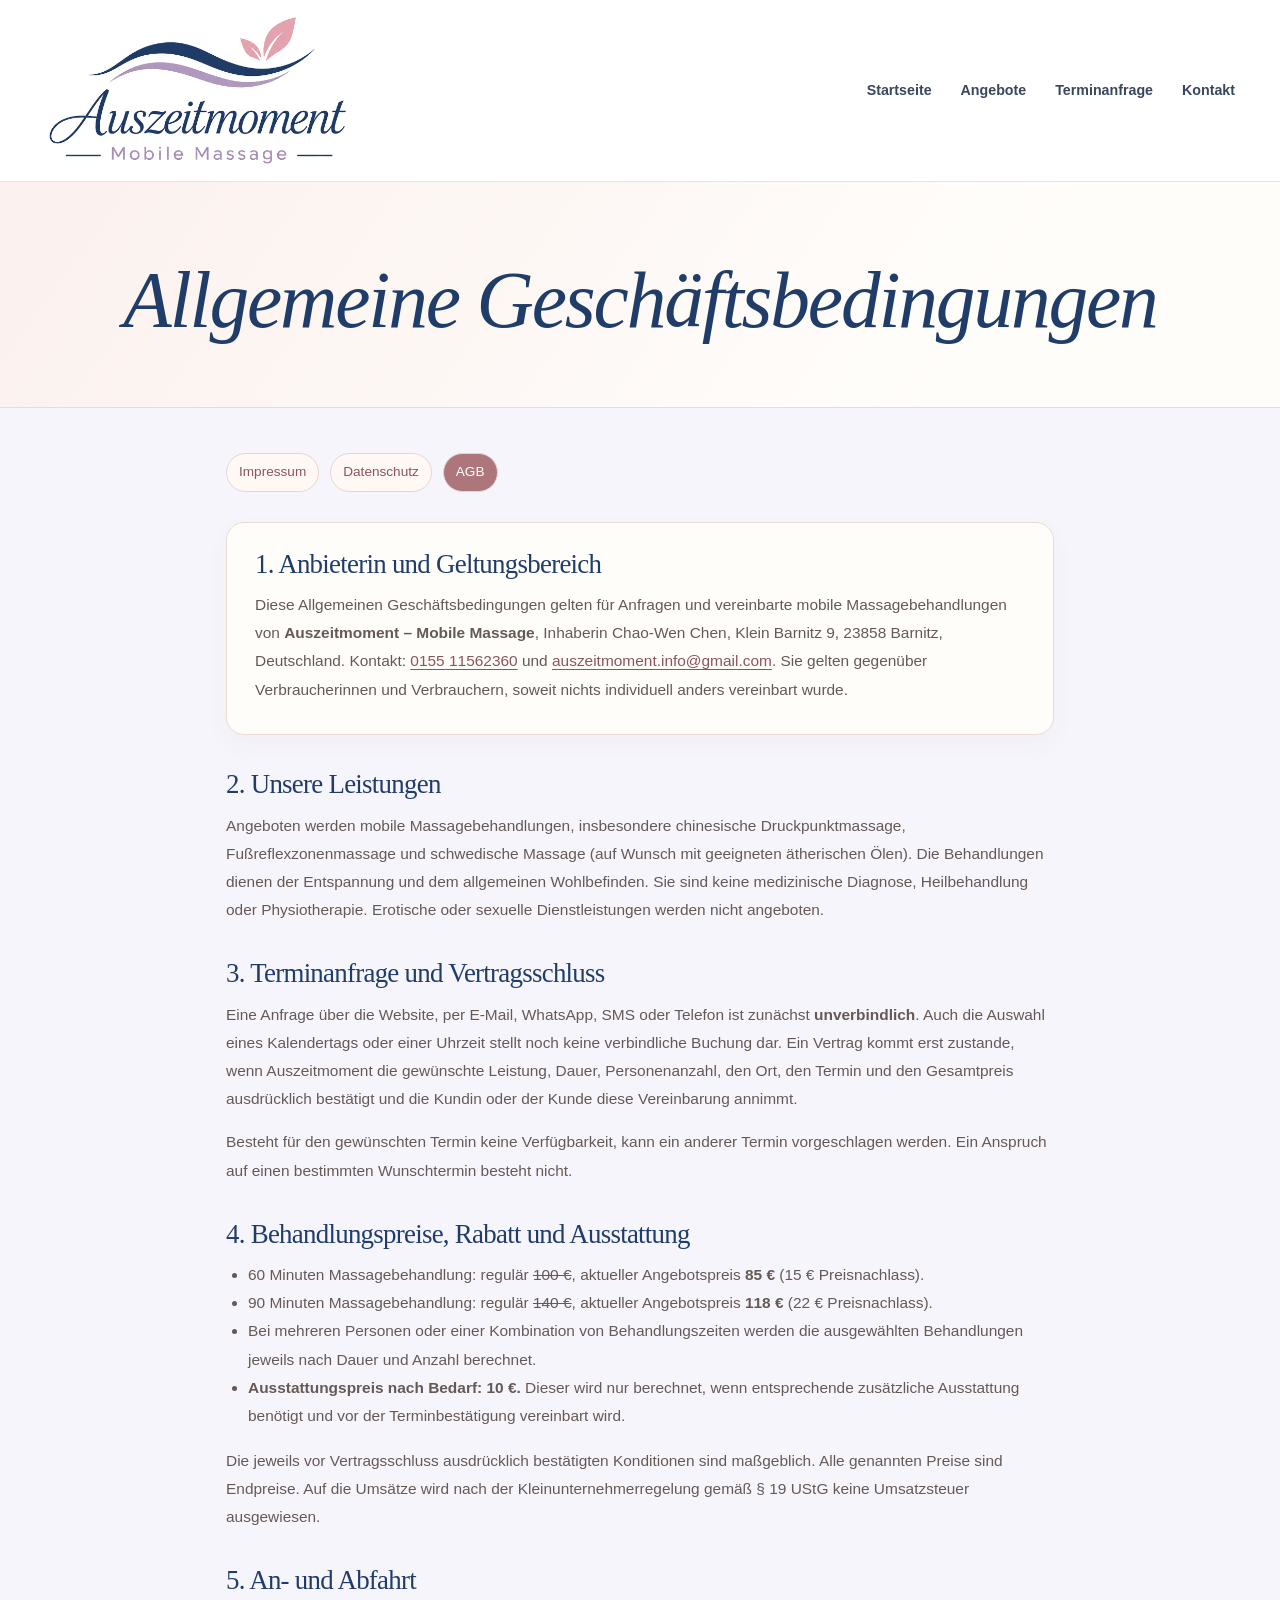
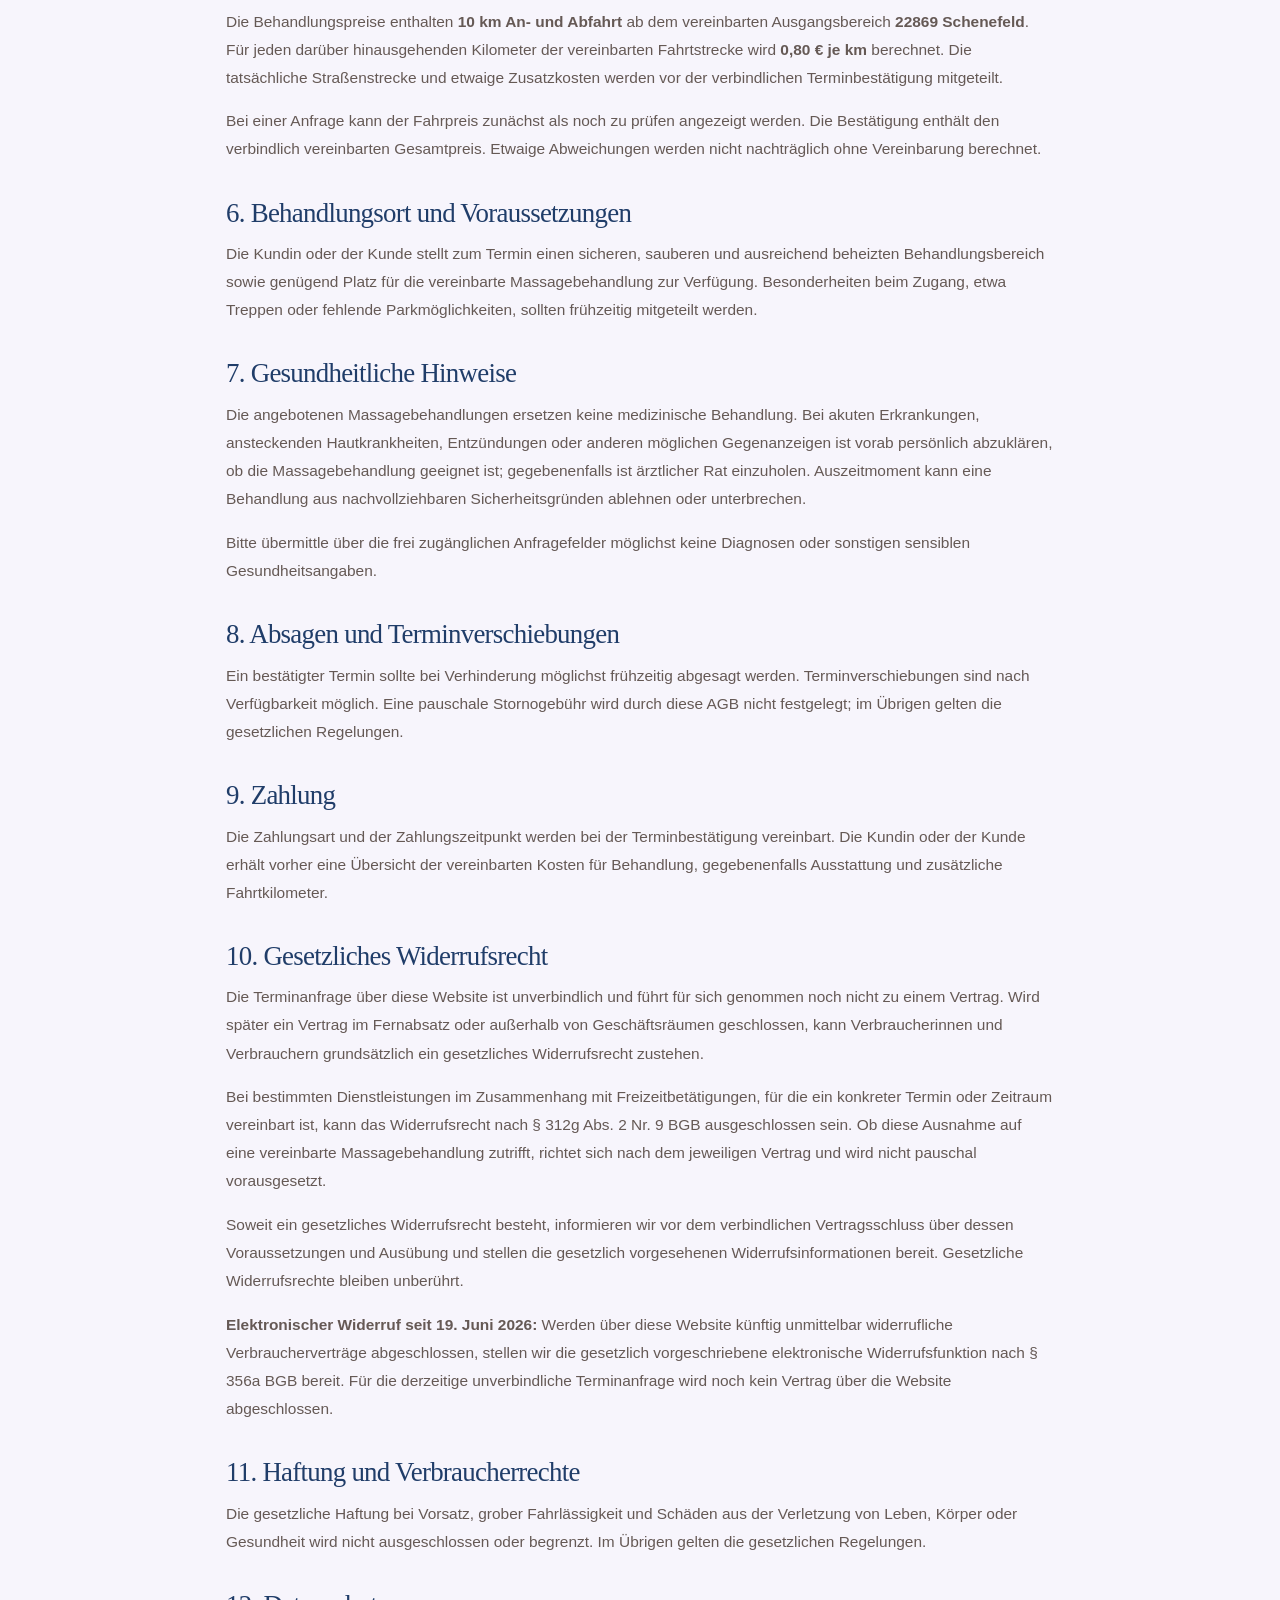
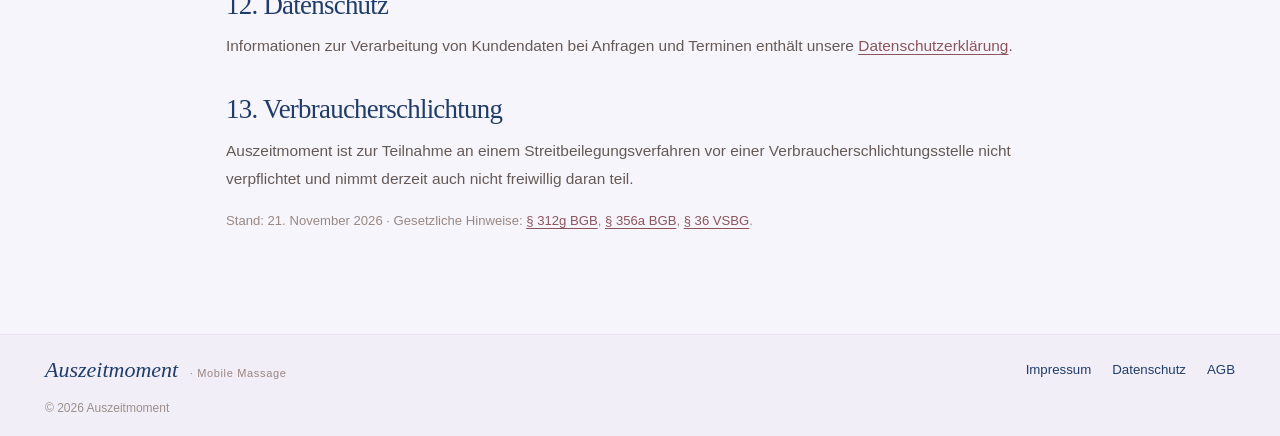
==== commit afc234e6: "Zusätzlichen Terminbutton im Header entfernen" ====
--- a/agb.html
+++ b/agb.html
@@ -5,7 +5,7 @@
 <a aria-label="Auszeitmoment – Startseite" class="brand" href="index.html"><img alt="Auszeitmoment – Mobile Massage" class="brand-logo-image" height="649" src="assets/auszeitmoment-logo.png" width="1228"/></a>
 <button aria-controls="site-nav" aria-expanded="false" aria-label="Menü öffnen" class="menu-toggle" type="button">☰</button>
 <nav aria-label="Hauptnavigation" class="site-nav" id="site-nav"><a data-nav="start" href="index.html">Startseite</a><a data-nav="massage" href="massagen.html">Angebote</a><a data-nav="termin" href="termin.html">Terminanfrage</a><a data-nav="kontakt" href="kontakt.html">Kontakt</a></nav>
-<a class="btn header-btn" href="termin.html">Termin anfragen ↗</a>
+
 </div></header><main><section class="az-legal-hero"><div class="container"><h1>Allgemeine Geschäftsbedingungen</h1></div></section><article class="az-legal-wrap"><div aria-label="Rechtliche Seiten" class="az-topnav"><a href="impressum.html">Impressum</a><a href="datenschutz.html">Datenschutz</a><a aria-current="page" href="agb.html">AGB</a></div>
 <section class="az-contact-card"><h2 style="margin-top:0">1. Anbieterin und Geltungsbereich</h2>
 <p>Diese Allgemeinen Geschäftsbedingungen gelten für Anfragen und vereinbarte mobile Massagebehandlungen von <strong>Auszeitmoment – Mobile Massage</strong>, Inhaberin Chao-Wen Chen, Klein Barnitz 9, 23858 Barnitz, Deutschland. Kontakt: <a href="tel:+4915511562360">0155 11562360</a> und <a href="mailto:auszeitmoment.info@gmail.com">auszeitmoment.info@gmail.com</a>. Sie gelten gegenüber Verbraucherinnen und Verbrauchern, soweit nichts individuell anders vereinbart wurde.</p></section>
